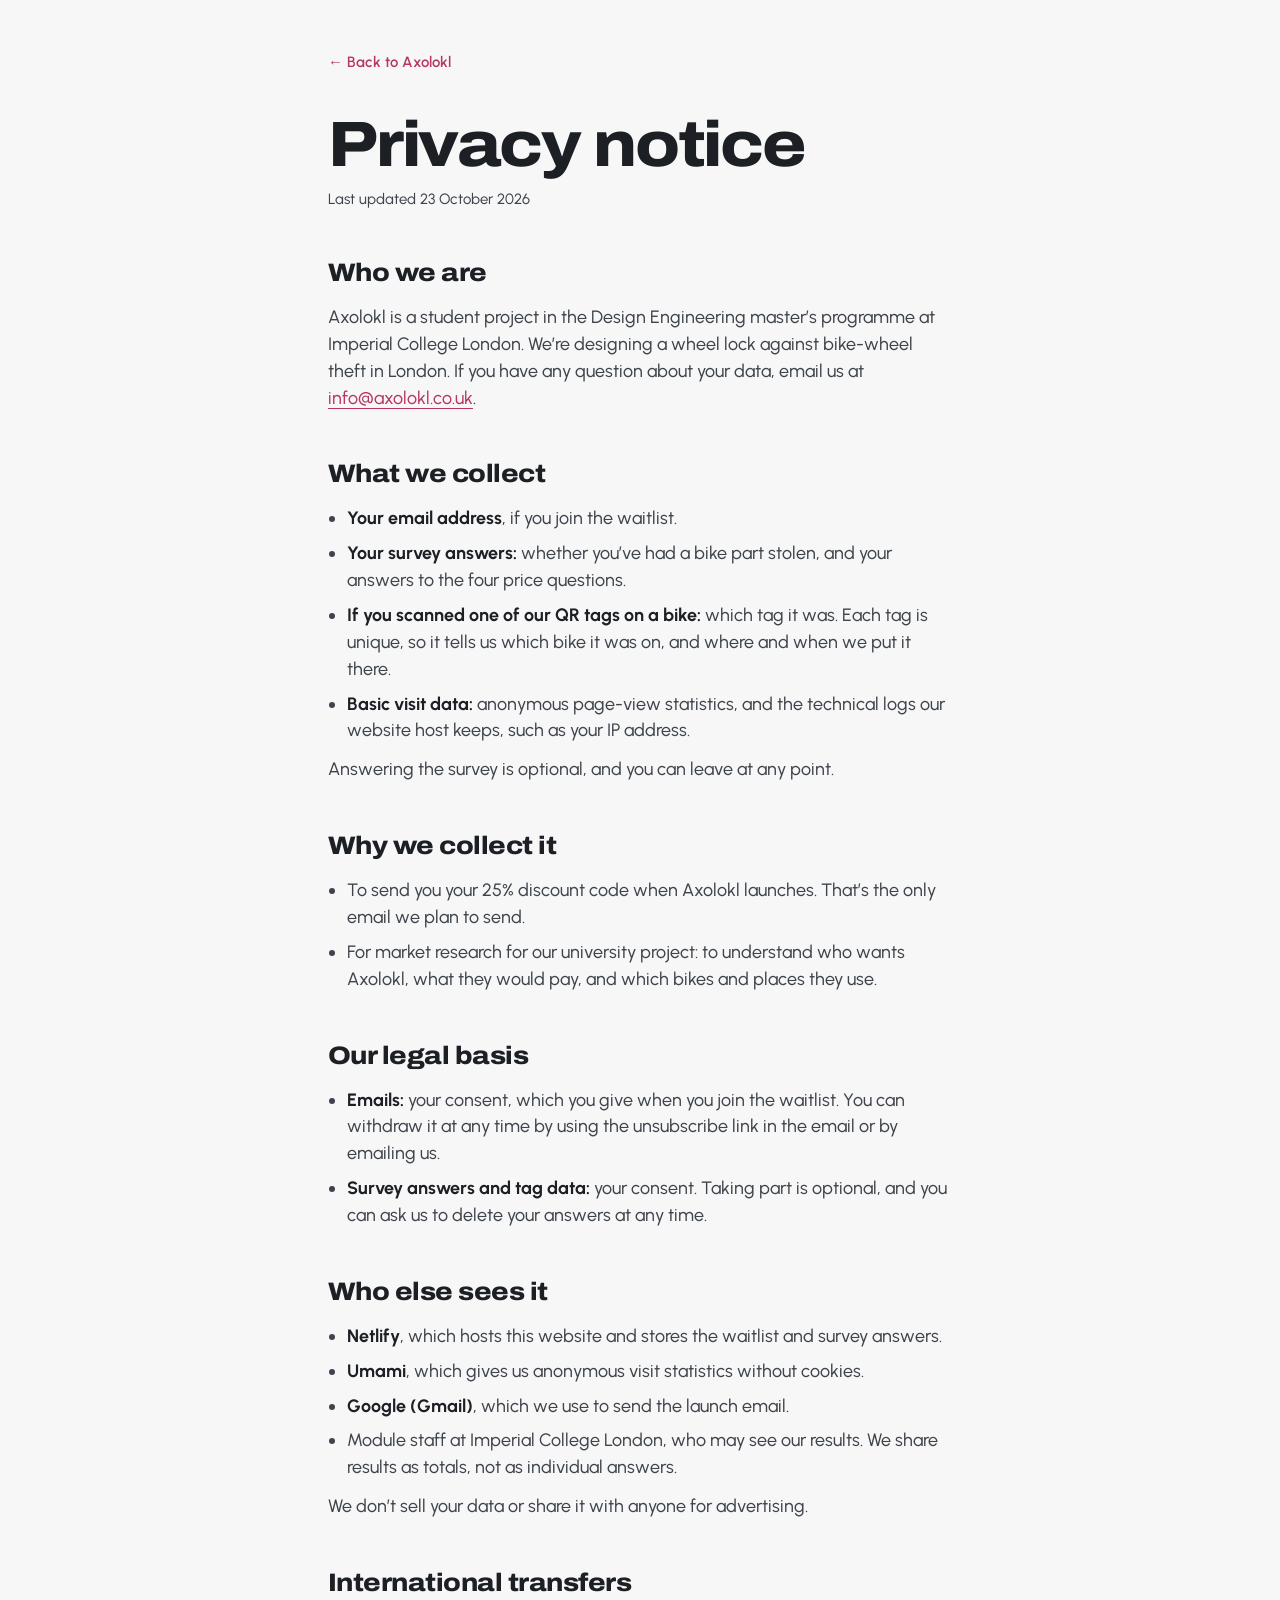
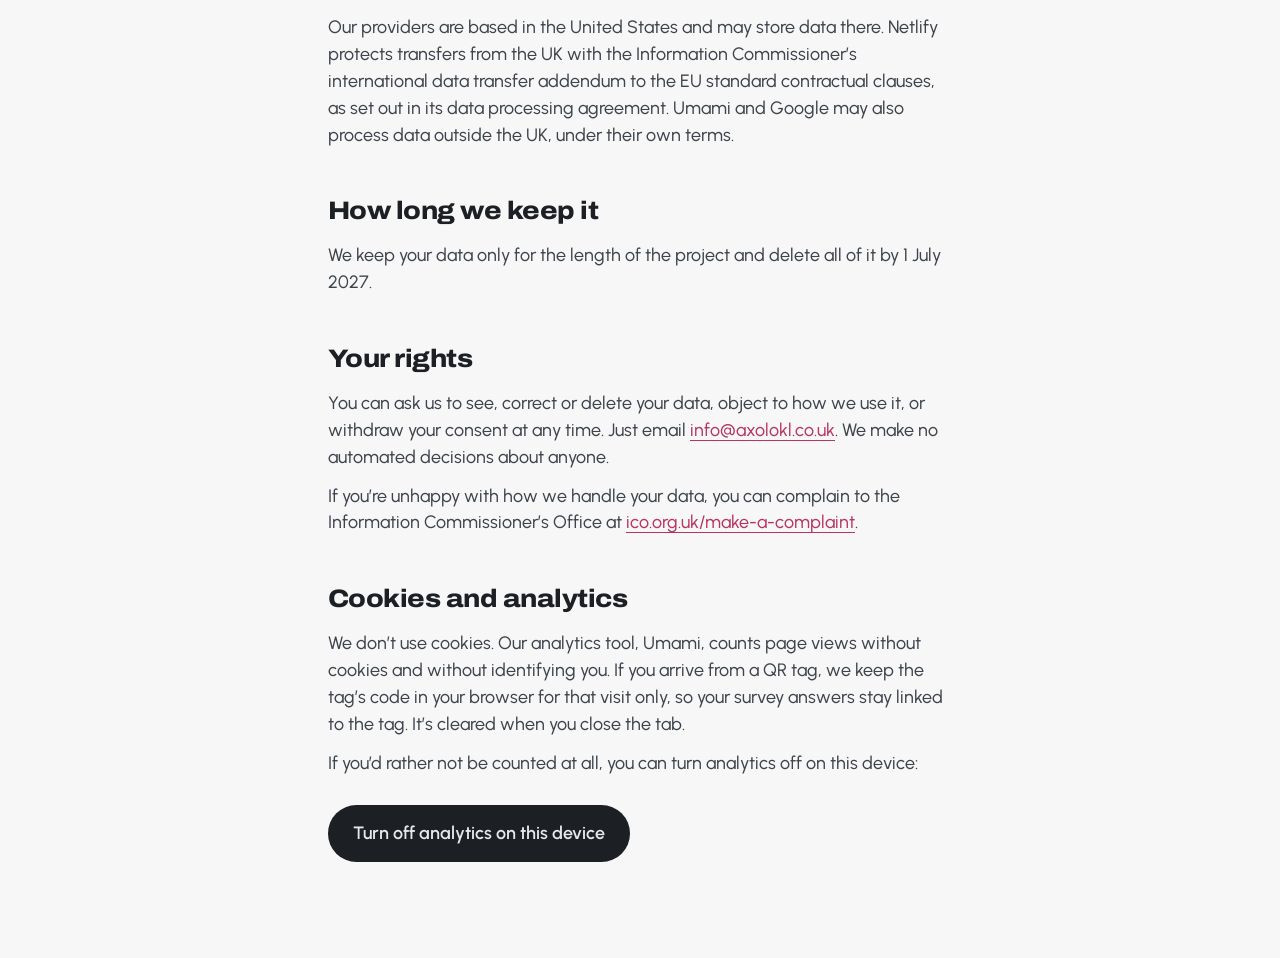
==== privacy.html @ daed97c5 "v3: privacy notice and page Co-Authored-By: Claude Opus 5.5 <noreply@anthropic.com>" ====
<!doctype html>
<html lang="en-GB">
<head>
  <meta charset="utf-8">
  <meta name="viewport" content="width=device-width, initial-scale=1">
  <title>Privacy notice — Axolokl</title>
  <meta name="description" content="What Axolokl collects through the waitlist, survey and QR tags, why, and your rights under UK GDPR.">
  <meta name="robots" content="noindex">
  <link rel="icon" href="assets/logo/favicon.svg" type="image/svg+xml">
  <link rel="stylesheet" href="css/styles.css?v=36">
</head>
<body class="legal-page">

  <main class="legal">
    <a class="legal__back" href="./">← Back to Axolokl</a>

    <h1 class="legal__title">Privacy notice</h1>
    <p class="legal__updated">Last updated 23 October 2026</p>

    <h2>Who we are</h2>
    <p>Axolokl is a student project in the Design Engineering master’s programme at Imperial College London. We’re designing a wheel lock against bike-wheel theft in London. If you have any question about your data, email us at <a href="mailto:info@axolokl.co.uk">info@axolokl.co.uk</a>.</p>

    <h2>What we collect</h2>
    <ul>
      <li><strong>Your email address</strong>, if you join the waitlist.</li>
      <li><strong>Your survey answers:</strong> whether you’ve had a bike part stolen, and your answers to the four price questions.</li>
      <li><strong>If you scanned one of our QR tags on a bike:</strong> which tag it was. Each tag is unique, so it tells us which bike it was on, and where and when we put it there.</li>
      <li><strong>Basic visit data:</strong> anonymous page-view statistics, and the technical logs our website host keeps, such as your IP address.</li>
    </ul>
    <p>Answering the survey is optional, and you can leave at any point.</p>

    <h2>Why we collect it</h2>
    <ul>
      <li>To send you your 25% discount code when Axolokl launches. That’s the only email we plan to send.</li>
      <li>For market research for our university project: to understand who wants Axolokl, what they would pay, and which bikes and places they use.</li>
    </ul>

    <h2>Our legal basis</h2>
    <ul>
      <li><strong>Emails:</strong> your consent, which you give when you join the waitlist. You can withdraw it at any time by using the unsubscribe link in the email or by emailing us.</li>
      <li><strong>Survey answers and tag data:</strong> your consent. Taking part is optional, and you can ask us to delete your answers at any time.</li>
    </ul>

    <h2>Who else sees it</h2>
    <ul>
      <li><strong>Netlify</strong>, which hosts this website and stores the waitlist and survey answers.</li>
      <li><strong>Umami</strong>, which gives us anonymous visit statistics without cookies.</li>
      <li><strong>Google (Gmail)</strong>, which we use to send the launch email.</li>
      <li>Module staff at Imperial College London, who may see our results. We share results as totals, not as individual answers.</li>
    </ul>
    <p>We don’t sell your data or share it with anyone for advertising.</p>

    <h2>International transfers</h2>
    <p>Our providers are based in the United States and may store data there. Netlify protects transfers from the UK with the Information Commissioner’s international data transfer addendum to the EU standard contractual clauses, as set out in its data processing agreement. Umami and Google may also process data outside the UK, under their own terms.</p>

    <h2>How long we keep it</h2>
    <p>We keep your data only for the length of the project and delete all of it by 1 July 2027.</p>

    <h2>Your rights</h2>
    <p>You can ask us to see, correct or delete your data, object to how we use it, or withdraw your consent at any time. Just email <a href="mailto:info@axolokl.co.uk">info@axolokl.co.uk</a>. We make no automated decisions about anyone.</p>
    <p>If you’re unhappy with how we handle your data, you can complain to the Information Commissioner’s Office at <a href="https://ico.org.uk/make-a-complaint/" target="_blank" rel="noopener">ico.org.uk/make-a-complaint</a>.</p>

    <h2>Cookies and analytics</h2>
    <p>We don’t use cookies. Our analytics tool, Umami, counts page views without cookies and without identifying you. If you arrive from a QR tag, we keep the tag’s code in your browser for that visit only, so your survey answers stay linked to the tag. It’s cleared when you close the tab.</p>
    <p>If you’d rather not be counted at all, you can turn analytics off on this device:</p>
    <p class="legal__action"><button class="btn legal__optout" type="button" data-analytics-optout>Turn off analytics on this device</button></p>
  </main>

  <script>
    // Umami skips counting while localStorage 'umami.disabled' is set
    (() => {
      const btn = document.querySelector('[data-analytics-optout]');
      const read = () => { try { return localStorage.getItem('umami.disabled') === '1'; } catch { return false; } };
      const render = () => { btn.textContent = read() ? 'Analytics is off on this device. Turn it back on' : 'Turn off analytics on this device'; };
      btn.addEventListener('click', () => {
        try {
          if (read()) localStorage.removeItem('umami.disabled');
          else localStorage.setItem('umami.disabled', '1');
        } catch { btn.textContent = 'Your browser blocked this setting'; return; }
        render();
      });
      render();
    })();
  </script>
</body>
</html>
---- css/styles.css ----
/* ============ Fonts ============ */
@font-face {
  font-family: "Archivo";
  src: url("../assets/fonts/archivo-var.woff2") format("woff2-variations");
  font-weight: 100 900;
  font-stretch: 62% 125%;
  font-display: swap;
}
/* Body: Urbanist — geometric, circular bowls and single-storey a, like the logo */
@font-face {
  font-family: "Urbanist";
  src: url("../assets/fonts/urbanist-var.woff2") format("woff2-variations");
  font-weight: 100 900;
  font-display: swap;
}

/* ============ Tokens ============ */
:root {
  /* Base */
  --paper: #F7F7F8;      /* studio white — matches the hero photo backdrop */
  --alu: #E6E8EB;        /* brushed aluminium — light surfaces */
  --graphite: #1C1F23;   /* anodised graphite — dark sections, text on light */
  --steel: #6E757E;      /* secondary text */
  --hairline: #C9CDD2;

  /* Axolotl accents — used sparingly */
  --axo: #F4A9C0;        /* axolotl pink — on dark backgrounds */
  --gill: #B8355E;       /* deep gill — pink that passes contrast on light */

  /* Type */
  --font: "Urbanist", "Futura", "Century Gothic", "Helvetica Neue", Arial, sans-serif;
  --font-display: "Archivo", "Helvetica Neue", Arial, sans-serif;
  --step--1: clamp(0.875rem, 0.85rem + 0.1vw, 0.95rem);
  --step-0: clamp(1rem, 0.96rem + 0.2vw, 1.125rem);
  --step-1: clamp(1.25rem, 1.1rem + 0.6vw, 1.6rem);
  --step-4: clamp(2.6rem, 1.4rem + 5.6vw, 7.5rem);

  /* Space */
  --gutter: clamp(1rem, 0.5rem + 2.5vw, 3rem);
  --ease-out: cubic-bezier(.2,.7,.1,1);
}

/* ============ Base ============ */
*, *::before, *::after { box-sizing: border-box; }
html { -webkit-text-size-adjust: 100%; overflow-x: clip; } /* on phones the root must clip too, or the page widens */
body {
  margin: 0;
  overflow-x: clip; /* nothing may push the page wider than the screen */
  background: var(--paper);
  color: var(--graphite);
  font-family: var(--font);
  font-size: var(--step-0);
  font-weight: 450;
  line-height: 1.5;
  -webkit-font-smoothing: antialiased;
}
img { display: block; max-width: 100%; height: auto; }
a { color: inherit; }
:focus-visible { outline: 2px solid var(--gill); outline-offset: 3px; border-radius: 2px; }

/* ============ Nav (not sticky) ============ */
.nav {
  position: fixed; z-index: 50;
  top: 1rem; left: var(--gutter); right: var(--gutter);
  display: flex; align-items: center; justify-content: space-between;
  padding: 0.65rem 0.65rem 0.65rem 1.25rem;
  background: #fff;
  border: 1px solid rgb(28 31 35 / .08);
  border-radius: 999px;
  box-shadow: 0 1px 2px rgb(28 31 35 / .04), 0 12px 32px -12px rgb(28 31 35 / .14);
}
.logo {
  display: inline-flex; align-items: flex-end; gap: 0.7rem;
  color: var(--graphite);
  text-decoration: none;
}
.logo__mark { height: 1.45rem; width: auto; }
.logo__word { height: 1.05rem; width: auto; margin-bottom: 0.06rem; }

.nav__links { display: flex; align-items: center; gap: 2rem; }
.nav__link {
  position: relative;
  font-size: var(--step--1); font-weight: 600;
  text-decoration: none;
  padding: 0.3rem 0;
}
/* Dashed gill underline that traces in on hover, like the hero's ghost wheels */
.nav__link::after {
  content: "";
  position: absolute; left: 0; right: 0; bottom: 0;
  height: 2px;
  background: repeating-linear-gradient(90deg, var(--gill) 0 5px, transparent 5px 9px);
  clip-path: inset(0 100% 0 0);
  transition: clip-path .45s var(--ease-out);
}
.nav__link:hover::after,
.nav__link:focus-visible::after { clip-path: inset(0 0 0 0); }
.nav__icon { display: none; }
.nav__cta-short { display: none; }
.nav__cta { gap: 0.6rem; }
.nav__chip {
  font-size: 0.75em; font-weight: 700;
  font-variant-numeric: tabular-nums;
  color: var(--graphite);
  background: var(--axo);
  border-radius: 999px;
  padding: 0.15em 0.55em;
}

.btn {
  display: inline-flex; align-items: center;
  font: inherit; font-weight: 600;
  text-decoration: none;
  background: var(--graphite); color: var(--alu);
  border-radius: 999px;
  padding: 0.85em 1.4em;
  transition: background-color .2s;
}
.btn:hover { background: var(--gill); }
.btn--small { font-size: var(--step--1); padding: 0.6em 1.1em; }

/* ============ Hero ============ */
.hero {
  position: relative;
  min-height: 100svh;
  padding: 8rem var(--gutter) 1.5rem; /* more air under the nav */
  display: grid;
  grid-template-columns: 1fr;
  grid-template-rows: auto 1fr auto;
  overflow: hidden;
}
.hero__title {
  grid-area: 1 / 1 / 4 / 2;
  margin: 0;
  font-family: var(--font-display);
  display: flex; flex-direction: column; justify-content: space-between;
  font-weight: 800;
  font-stretch: 112%;
  font-size: clamp(2.4rem, 1.2rem + 5vw, 6.6rem); /* a touch smaller than --step-4 for more white space */
  line-height: 0.92;
  letter-spacing: -0.035em;
  pointer-events: none;
  z-index: 2;
}
.hero__line--a { align-self: flex-start; }
.hero__line--b { align-self: flex-end; text-align: right; padding-bottom: 1.5rem; }

.hero__stage {
  grid-area: 1 / 1 / 4 / 2;
  position: relative;
  margin: 0 auto;
  width: min(100%, 740px, 72svh);
  align-self: start;
  margin-top: 3rem; /* bike sits between the two lines, clear of "Your wheels didn't." */
}
.hero__bike {
  position: relative; z-index: 1; /* frame sits on top of the sketched wheels */
  width: 100%;
  /* background is pure white in the file, so multiply melts it into the page and lets the wheels show through */
  mix-blend-mode: multiply;
}
.hero__ghosts {
  position: absolute; inset: 0; z-index: 0;
  width: 100%; height: 100%;
  overflow: visible;
  pointer-events: none;
}
/* Sketch lines of the ghost wheels. Widths are in image units (the stage shows the
   1024px-wide image at ~720px). No non-scaling-stroke: it breaks pathLength trace-ins in Chrome. */
.sk {
  fill: none;
  stroke: var(--gill);
  stroke-width: 2;
  stroke-linecap: round; stroke-linejoin: round;
}
.sk--tyre  { stroke-width: 3.1; }
.sk--fine  { stroke-width: 1.3; }
.sk--spoke { stroke-width: 1.15; opacity: .85; }
.sk--hatch { stroke-width: 1; }
.sk-fade   { opacity: var(--o, 1); }


/* One orchestrated load moment: the ghost wheels sketch themselves in, then the second line lands */
.js .sk-trace { stroke-dasharray: 1; stroke-dashoffset: 1; }
.js.is-loaded .sk-trace { animation: sketch var(--t, 1.2s) var(--ease-out) var(--d, 0s) forwards; }
@keyframes sketch { to { stroke-dashoffset: 0; } }
.js .sk-fade { opacity: 0; }
.js.is-loaded .sk-fade { opacity: var(--o, 1); transition: opacity 1.8s ease var(--d, 0s); }
.js .hero__line--b { opacity: 0; translate: 0 .15em; }
.js.is-loaded .hero__line--b {
  transition: opacity 1.2s ease, translate 1.6s var(--ease-out);
  transition-delay: 3.8s;
  opacity: 1; translate: 0 0;
}

/* ============ Problem — sticky, panels scroll sideways ============ */
.problem { background: var(--paper); }
.problem__pin {
  height: 100vh;
  padding-top: 6.25rem; /* clears the sticky nav */
  display: flex; flex-direction: column;
  overflow: hidden;
}
.problem__bar {
  display: flex; align-items: center; justify-content: flex-start; gap: 1rem;
  margin: 0 var(--gutter);
  padding-bottom: 0.9rem;
  border-bottom: 1px solid var(--hairline);
}
.problem__label {
  margin: 0;
  font-size: var(--step--1); font-weight: 600;
  color: var(--gill);
}
.problem__progress { display: flex; align-items: center; gap: 1rem; }
.problem__count { font-size: var(--step--1); font-variant-numeric: tabular-nums; color: var(--steel); }
.problem__current { color: var(--graphite); }
.problem__meter { position: relative; width: 7rem; height: 1px; background: var(--hairline); }
.problem__meter span {
  position: absolute; inset: 0;
  background: var(--gill);
  transform-origin: left;
  transform: scaleX(var(--p, 0));
}

.problem__track {
  flex: 1;
  display: flex; align-items: center;
  gap: 10vw;
  width: max-content;
  /* side padding = half the leftover width, so every panel lands dead centre when it snaps */
  padding: 0 calc((100vw - min(88vw, 1320px)) / 2) 2rem;
  background: var(--paper);
  will-change: transform;
}
.panel {
  width: min(88vw, 1320px);
  display: grid;
  /* text column, then the graphic right beside it, the pair centred in the panel */
  grid-template-columns: fit-content(23rem) auto;
  justify-content: center;
  align-items: center;
  gap: 4rem;
}
.panel__title {
  margin: 0;
  font-family: var(--font-display);
  font-weight: 800;
  font-stretch: 112%;
  font-size: clamp(2.4rem, 0.8rem + 3.2vw, 4.4rem);
  line-height: 0.95;
  letter-spacing: -0.035em;
}
.panel__body { margin: 1.4rem 0 0; max-width: 34ch; color: var(--steel); }
.panel__source { margin: 1.6rem 0 0; font-size: 0.75rem; color: var(--steel); opacity: .8; }
.panel__source a { text-underline-offset: 0.2em; text-decoration-color: var(--hairline); }
.panel__source a:hover { color: var(--gill); text-decoration-color: currentColor; }

/* Graphics sit straight on the page with no frame. Their white is pre-baked to the
   paper colour (#F7F7F8) in the files, so no blend mode is needed and fades stay seamless.
   Every graphic is cropped with the same margin around its drawing and shown at
   one shared height, so the drawings come out the same size and line up.
   --scale on a figure fine-tunes one graphic by eye. */
.panel { --media-h: min(58vh, 530px, 36vw); }
.panel__media { margin: 0; justify-self: start; }
.panel__media img { height: calc(var(--media-h) * var(--scale, 1)); width: auto; max-width: none; }
/* this graphic has its own paper texture at the edges: fade it out so no square shows */
.panel__media--textured img {
  -webkit-mask-image: radial-gradient(ellipse 58% 58% at 50% 50%, #000 70%, transparent 100%);
          mask-image: radial-gradient(ellipse 58% 58% at 50% 50%, #000 70%, transparent 100%);
}
.panel__media--placeholder {
  height: var(--media-h); aspect-ratio: 3 / 2;
  display: grid; place-items: center;
  background: repeating-linear-gradient(135deg, rgb(28 31 35 / .04) 0 1px, transparent 1px 14px);
  color: var(--steel); font-size: var(--step--1);
}

/* Without the scroll effect (reduced motion / no JS), panels simply stack */
.problem:not(.is-horizontal) .problem__pin { height: auto; overflow: visible; padding-bottom: 4rem; }
.problem:not(.is-horizontal) .problem__track { flex-direction: column; width: auto; gap: 5rem; padding-top: 3rem; }

/* Panels not in focus fade back */
.panel__text, .panel__media { transition: opacity .5s ease; }
.problem.is-horizontal .panel:not(.is-active) .panel__text,
.problem.is-horizontal .panel:not(.is-active) .panel__media { opacity: .18; }

/* ============ Launch — dark sheet ============ */
.launch {
  position: relative;
  display: grid;
  gap: 5.5rem;
  padding: 6.25rem var(--gutter) 2.25rem;
  background: var(--graphite);
  color: var(--alu);
  border-radius: 2rem 2rem 0 0;
}
.launch__main {
  display: grid;
  grid-template-columns: minmax(0, 1fr) minmax(0, 22rem);
  align-items: end;
  column-gap: 6vw;
}
.launch__title {
  margin: 0;
  font-family: var(--font-display);
  font-weight: 800; font-stretch: 112%;
  font-size: clamp(2.6rem, 1.2rem + 3.2vw, 4.4rem);
  line-height: 0.95;
  letter-spacing: -0.035em;
}
.launch__lede {
  margin: 1rem 0 0;
  font-size: var(--step-1);
  color: rgb(230 232 235 / .72);
}
/* Sized so the wheels run edge to edge with "Join the waitlist." above (its font x 1.06);
   the pink index marks sit just outside, in the gutter */
.launch .lock {
  margin-top: 3rem;
  font-size: clamp(2.76rem, 1.27rem + 3.39vw, 4.66rem);
  padding: 0 0.3em;
  margin-left: -0.3em;
}
.launch__cta { display: grid; justify-items: end; gap: 1.25rem; }
.launch__lede strong { color: var(--axo); font-weight: 700; }

/* ============ Teaser — light, between the problems and the waitlist ============ */
.teaser {
  padding: 8rem var(--gutter) 12rem; /* generous gap before the dark waitlist sheet */
  background: var(--paper);
}
.teaser__wip {
  display: flex; align-items: center; gap: 0.6rem;
  margin: 0 0 1.75rem;
  font-family: var(--font-display);
  font-weight: 800; font-stretch: 112%;
  font-size: clamp(1.6rem, 1rem + 1.4vw, 2.3rem);
  letter-spacing: -0.02em;
  color: var(--gill);
}
.teaser__title {
  margin: 0;
  max-width: 19ch;
  font-family: var(--font-display);
  font-weight: 800; font-stretch: 112%;
  font-size: clamp(2.8rem, 1.1rem + 4vw, 5.4rem);
  line-height: 1.02;
  letter-spacing: -0.035em;
}
.teaser__title em { font-style: italic; }
/* a quieter line under the title, then the launch date on its own */
.teaser__lede { margin: 2.25rem 0 0; max-width: 46ch; font-size: var(--step-1); color: #3E444B; }
.teaser__date { margin: 3rem 0 0; font-size: calc(var(--step-1) * 1.15); color: var(--graphite); }
.teaser__date strong { color: var(--gill); font-weight: 700; white-space: nowrap; }
/* on the light page the icon uses the deep pink */
.teaser .wip__head, .teaser .wip__socket, .teaser .wip__key { stroke: var(--gill); }

/* Looping icon: a hex key turns the bolt in quarter steps, pauses, repeats */
.wip { width: 1.3em; height: 1.3em; flex: none; overflow: visible; }
.wip__head, .wip__socket { fill: none; stroke: var(--axo); stroke-width: 3; }
.wip__key { fill: none; stroke: var(--axo); stroke-width: 6; stroke-linecap: round; stroke-linejoin: round; }
.wip__turn { transform-origin: 32px 32px; animation: wip-turn 4s var(--ease-out) infinite; }
@keyframes wip-turn {
  0%, 15%   { transform: rotate(0deg); }
  25%, 40%  { transform: rotate(90deg); }
  50%, 65%  { transform: rotate(180deg); }
  75%, 90%  { transform: rotate(270deg); }
  100%      { transform: rotate(360deg); }
}

/* ---- Countdown as a combination lock ---- */
.lock {
  --cell: 1.15em;            /* height of one digit on a wheel */
  --win: 1.8em;              /* visible window: shows the neighbours peeking above/below */
  position: relative;
  display: flex; gap: 0.45em;
  width: max-content;
  padding: 0 0.45em;
  font-family: var(--font-display);
  font-weight: 800; font-stretch: 105%;
  font-size: clamp(2.4rem, 1.2rem + 2.6vw, 3.6rem);
}
/* pink index marks on the reading line, like the arrow on a real lock */
.lock::before, .lock::after {
  content: ""; position: absolute;
  top: calc(var(--win) / 2 - 0.12em);
  border: 0.12em solid transparent;
}
.lock::before { left: 0;  border-left-color: var(--axo); }
.lock::after  { right: 0; border-right-color: var(--axo); }

.lock__group { display: grid; justify-items: center; gap: 0.35rem; }
.lock__wheels { display: flex; gap: 0.06em; }
.lock__label {
  font: 500 0.8rem/1 var(--font);
  letter-spacing: 0;
  color: var(--steel);
  padding-bottom: 0.15rem;
}
.wheel {
  position: relative;
  width: 0.8em; height: var(--win);
  overflow: hidden;
  border-radius: 0.12em;
  color: var(--graphite);
  /* brushed-metal cylinder: bright in the middle, rolling into shadow top and bottom */
  background: linear-gradient(180deg, #6b7279 0%, #a9afb6 16%, #dfe2e5 38%, #f4f5f6 50%, #dfe2e5 62%, #a9afb6 84%, #6b7279 100%);
  box-shadow: inset 1px 0 0 rgb(0 0 0 / .35), inset -1px 0 0 rgb(0 0 0 / .35);
}
.wheel::after {
  content: ""; position: absolute; inset: 0; pointer-events: none;
  background: linear-gradient(180deg, rgb(10 12 14 / .38), transparent 30%, transparent 70%, rgb(10 12 14 / .38));
}
.wheel__strip {
  position: absolute; left: 0; right: 0;
  top: calc((var(--win) - var(--cell)) / 2);
  transform: translateY(calc(var(--d, 0) * var(--cell) * -1));
  transition: transform .7s cubic-bezier(.3, 1.35, .5, 1); /* a little overshoot, like a dial clicking in */
}
.wheel__strip span {
  display: block;
  height: var(--cell); line-height: var(--cell);
  text-align: center;
  font-variant-numeric: tabular-nums;
}

/* ---- Call to action: button over a right-aligned note ---- */
.launch__note { margin: 0; max-width: 34ch; text-align: right; font-size: 0.92rem; line-height: 1.55; color: rgb(230 232 235 / .8); }

.join {
  position: relative;
  display: inline-flex; align-items: center;
  font: inherit; font-weight: 700; font-size: var(--step-0);
  padding: 0.8em 1.35em;
  color: var(--graphite);
  background: var(--axo);
  border: 0; border-radius: 999px;
  cursor: pointer;
  box-shadow: 0 10px 30px -12px rgb(244 169 192 / .65);
  transition: transform .25s var(--ease-out), box-shadow .25s var(--ease-out), background-color .25s;
}
/* soft ring that breathes outwards now and then, so the button invites a click */
.join::after {
  content: ""; position: absolute; inset: 0; border-radius: inherit;
  box-shadow: 0 0 0 0 rgb(244 169 192 / .45);
  animation: join-ring 3.2s ease-out infinite 1s;
  pointer-events: none;
}
@keyframes join-ring { 0% { box-shadow: 0 0 0 0 rgb(244 169 192 / .45); } 45%, 100% { box-shadow: 0 0 0 14px rgb(244 169 192 / 0); } }
/* hover matches the header button: deep gill */
.join:hover, .join:focus-visible { transform: translateY(-2px); background: var(--gill); color: var(--alu); box-shadow: 0 16px 36px -12px rgb(184 53 94 / .8); }
/* Arrow and discount share one slot: arrow shows at rest, chip on hover/focus */
.join__swap {
  display: inline-grid;
  grid-template-columns: 0fr;
  transition: grid-template-columns .45s var(--ease-out), margin .45s var(--ease-out);
}
.join__swap > span { overflow: hidden; white-space: nowrap; }
.join__arrow { grid-template-columns: 1fr; margin-left: 0.5em; }
.join__arrow svg { display: block; width: 1.05em; height: 1.05em; fill: none; stroke: currentColor; stroke-width: 2; stroke-linecap: round; stroke-linejoin: round; }
.join__chip > span {
  font-size: 0.78em; font-weight: 700;
  background: var(--axo); color: var(--graphite);
  border-radius: 999px;
  padding: 0.2em 0;
  transition: padding .45s var(--ease-out);
}
.join:hover .join__arrow, .join:focus-visible .join__arrow { grid-template-columns: 0fr; margin-left: 0; }
.join:hover .join__chip, .join:focus-visible .join__chip { grid-template-columns: 1fr; margin-left: 0.6em; }
.join:hover .join__chip > span, .join:focus-visible .join__chip > span { padding: 0.2em 0.6em; }

.launch__foot {
  display: flex; align-items: center; justify-content: space-between; gap: 2rem;
  padding-top: 1.5rem;
  border-top: 1px solid rgb(230 232 235 / .12);
}
.launch__brand { display: flex; align-items: flex-end; gap: 0.6rem; color: var(--alu); text-decoration: none; }
.launch__mark { height: 1.6rem; width: auto; }
.launch__word { height: 1.15rem; width: auto; margin-bottom: 0.05rem; }
.launch__meta { display: flex; gap: 2rem; font-size: var(--step--1); color: var(--steel); }
.launch__meta a { text-decoration: none; }
.launch__meta a:hover { color: var(--axo); }

/* ============ Waitlist pop-up ============ */
.visually-hidden {
  position: absolute !important; width: 1px; height: 1px; margin: -1px; padding: 0;
  overflow: hidden; clip: rect(0 0 0 0); white-space: nowrap; border: 0;
}
.modal {
  width: min(92vw, 27rem);
  padding: 1.5rem 1.75rem 1.75rem;
  border: 1px solid rgb(230 232 235 / .14);
  border-radius: 1.25rem;
  background: var(--graphite);
  color: var(--alu);
  box-shadow: 0 30px 80px -20px rgb(0 0 0 / .6);
}
.modal::backdrop { background: rgb(14 16 18 / .62); -webkit-backdrop-filter: blur(6px); backdrop-filter: blur(6px); }
.modal[open] { animation: modal-in .45s var(--ease-out); }
.modal[open]::backdrop { animation: fade-in .3s ease; }
@keyframes modal-in { from { opacity: 0; translate: 0 16px; scale: .98; } }
@keyframes fade-in { from { opacity: 0; } }

.modal__bar {
  display: flex; align-items: center; gap: 1rem;
  padding-bottom: 0.85rem; margin-bottom: 1.4rem;
  border-bottom: 1px solid rgb(230 232 235 / .14);
  font-size: var(--step--1); font-weight: 600; color: var(--steel);
}
.modal__date { color: var(--axo); }
.modal__close { margin-left: auto; }
.modal__close {
  display: grid; place-items: center;
  width: 2rem; height: 2rem; padding: 0;
  background: none; border: 0; border-radius: 50%;
  color: var(--alu); cursor: pointer;
}
.modal__close:hover { background: rgb(230 232 235 / .08); }
.modal__close svg { width: 1.1rem; height: 1.1rem; fill: none; stroke: currentColor; stroke-width: 1.8; stroke-linecap: round; }

.modal__title {
  margin: 0;
  font-family: var(--font-display);
  font-weight: 800; font-stretch: 112%;
  font-size: clamp(1.9rem, 1.4rem + 1.2vw, 2.5rem);
  line-height: 0.95; letter-spacing: -0.035em;
}
.modal__title:focus { outline: none; }
.modal__text { margin: 0.85rem 0 0; font-size: var(--step--1); line-height: 1.55; color: rgb(230 232 235 / .72); }
.modal__text strong { color: var(--axo); font-weight: 700; }
.modal__input {
  display: block; width: 100%;
  margin-top: 1.5rem; padding: 0.55rem 0;
  font: inherit; font-size: var(--step-0);
  color: var(--alu);
  background: none;
  border: 0; border-bottom: 1px solid rgb(230 232 235 / .3);
  border-radius: 0;
}
.modal__input::placeholder { color: rgb(230 232 235 / .35); }
.modal__input:focus { outline: none; border-bottom-color: var(--axo); }
.modal__submit, .modal__done .btn {
  width: 100%; justify-content: center;
  margin-top: 1.5rem; padding: 0.7em 1em;
  font-size: var(--step-0);
  border: 0; cursor: pointer;
}
.modal .btn { background: var(--axo); color: var(--graphite); transition: background-color .2s, color .2s; }
/* same deep-gill hover as the header and launch buttons */
.modal .btn:hover, .modal .btn:focus-visible { background: var(--gill); color: var(--alu); }
.modal__error { margin: 1rem 0 0; color: var(--axo); font-size: var(--step--1); }
.modal__privacy { margin: 1rem 0 0; font-size: 0.75rem; line-height: 1.5; color: var(--steel); }
.modal__privacy a { color: var(--alu); text-underline-offset: 0.2em; }
.modal__privacy a:hover { color: var(--axo); }

/* ---- Survey steps inside the pop-up ---- */
.survey__step { margin: 0; padding: 0; border: 0; min-width: 0; }
.survey__step[hidden] { display: none; }
.survey__q {
  display: block; padding: 0; margin: 0;
  font-family: var(--font-display);
  font-weight: 800; font-stretch: 112%;
  font-size: clamp(1.35rem, 1.1rem + 0.7vw, 1.65rem);
  line-height: 1.1; letter-spacing: -0.025em;
  color: var(--alu);
}
.survey__q:focus { outline: none; }
.survey__q em { font-style: italic; color: var(--axo); }
.survey__hint { margin: 0.6rem 0 0; font-size: var(--step--1); color: var(--steel); }
.survey__chips { display: grid; gap: 0.5rem; margin-top: 1.25rem; }
.survey__chips--two { grid-template-columns: 1fr 1fr; }
/* ---- Concept card: what they're pricing ---- */
.survey__art { display: block; width: 100%; height: auto; max-height: 8.5rem; margin: 1.25rem 0 0.25rem; overflow: visible; }
.survey__art path, .survey__art circle, .survey__art rect { fill: none; stroke-linecap: round; stroke-linejoin: round; }
.art__wheel path { stroke: rgb(230 232 235 / .4); stroke-width: 1.6; }
.art__fork { stroke: var(--alu); stroke-width: 7; }
.art__lock rect { stroke: var(--axo); stroke-width: 3; fill: var(--graphite); }
.art__lock circle, .art__lock path { stroke: var(--axo); stroke-width: 2.4; }
.art__guide { stroke: var(--axo); stroke-width: 1.6; stroke-dasharray: 3 5; opacity: .7; }
.art__key circle, .art__key path { stroke: var(--axo); stroke-width: 3; }
.survey__points { margin: 1rem 0 0; padding: 0; list-style: none; display: grid; gap: 0.7rem; }
.survey__points li {
  position: relative; padding-left: 1.4rem;
  font-size: var(--step-0); line-height: 1.45; color: var(--alu);
}
.survey__points li::before {
  content: ""; position: absolute; left: 0; top: 0.7em;
  width: 0.7rem; height: 2px; background: var(--axo);
}

/* ---- Price slider ---- */
.survey__slider { margin-top: 1.25rem; }
.survey__value {
  display: block;
  font-family: var(--font-display);
  font-weight: 800; font-stretch: 112%;
  font-size: 2.4rem; line-height: 1;
  letter-spacing: -0.03em;
  font-variant-numeric: tabular-nums;
  color: var(--axo);
}
.survey__range {
  -webkit-appearance: none; appearance: none;
  display: block; width: 100%;
  margin: 1.1rem 0 0; height: 2rem;
  background: transparent; cursor: pointer;
}
.survey__range::-webkit-slider-runnable-track { height: 4px; border-radius: 4px; background: rgb(230 232 235 / .18); }
.survey__range::-moz-range-track { height: 4px; border-radius: 4px; background: rgb(230 232 235 / .18); }
.survey__range::-webkit-slider-thumb {
  -webkit-appearance: none; appearance: none;
  width: 1.5rem; height: 1.5rem; margin-top: calc(2px - 0.75rem);
  border-radius: 50%; background: var(--axo);
  border: 3px solid var(--graphite); box-shadow: 0 0 0 1px var(--axo);
}
.survey__range::-moz-range-thumb {
  width: 1.5rem; height: 1.5rem;
  border-radius: 50%; background: var(--axo);
  border: 3px solid var(--graphite); box-shadow: 0 0 0 1px var(--axo);
}
.survey__range:focus-visible { outline: none; }
.survey__range:focus-visible::-webkit-slider-thumb { box-shadow: 0 0 0 1px var(--axo), 0 0 0 5px rgb(244 169 192 / .35); }
.survey__range:focus-visible::-moz-range-thumb { box-shadow: 0 0 0 1px var(--axo), 0 0 0 5px rgb(244 169 192 / .35); }
/* scale under the track: 9 labels spread so each sits under its stop */
.survey__scale {
  display: flex; justify-content: space-between;
  margin: 0.35rem 0.1rem 0;
  font-size: 0.72rem; font-variant-numeric: tabular-nums;
  color: var(--steel);
}
.survey__scale span { width: 0; display: flex; justify-content: center; white-space: nowrap; }
.survey__scale span:first-child { justify-content: flex-start; }
.survey__scale span:last-child { justify-content: flex-end; }
/* values below an earlier answer can't be picked */
.survey__scale span.is-below { opacity: .3; text-decoration: line-through; }
.chip { position: relative; display: block; cursor: pointer; }
.chip--wide { grid-column: 1 / -1; }
.chip input { position: absolute; opacity: 0; inset: 0; margin: 0; cursor: pointer; }
.chip span {
  display: block;
  padding: 0.7em 0.5em;
  text-align: center;
  font-weight: 600; font-variant-numeric: tabular-nums;
  color: var(--alu);
  border: 1px solid rgb(230 232 235 / .22);
  border-radius: 999px;
  transition: background-color .15s, border-color .15s, color .15s;
}
.chip:hover span { border-color: var(--axo); }
.chip input:checked + span { background: var(--axo); border-color: var(--axo); color: var(--graphite); }
.chip input:focus-visible + span { outline: 2px solid var(--axo); outline-offset: 2px; }
/* prices below an earlier answer are greyed out (they would contradict it) */
.chip input:disabled + span { opacity: .25; cursor: not-allowed; }
.chip input:disabled { cursor: not-allowed; }
.survey__nav {
  display: flex; align-items: center; gap: 1rem;
  margin-top: 1.5rem; padding-top: 1rem;
  border-top: 1px solid rgb(230 232 235 / .14);
  font-size: var(--step--1); color: var(--steel);
}
.survey__nav[hidden] { display: none; }
.survey__back { padding: 0; background: none; border: 0; font: inherit; color: var(--alu); cursor: pointer; text-decoration: underline; text-underline-offset: 0.2em; }
.survey__back:hover { color: var(--axo); }
.survey__count { margin-left: auto; font-variant-numeric: tabular-nums; }
.survey__meter { position: relative; width: 5rem; height: 2px; background: rgb(230 232 235 / .15); }
.survey__meter span { position: absolute; inset: 0; background: var(--axo); transform-origin: left; transform: scaleX(0); transition: transform .35s var(--ease-out); }

/* ============ Privacy page ============ */
.legal { max-width: 44rem; margin: 0 auto; padding: 3rem var(--gutter) 6rem; }
.legal__back { display: inline-block; font-size: var(--step--1); font-weight: 600; color: var(--steel); text-decoration: none; }
.legal__back:hover { color: var(--gill); }
.legal__title {
  margin: 2.5rem 0 0;
  font-family: var(--font-display);
  font-weight: 800; font-stretch: 112%;
  font-size: clamp(2.6rem, 1.6rem + 3vw, 4rem);
  line-height: 0.95; letter-spacing: -0.035em;
}
.legal__updated { margin: 1rem 0 0; font-size: var(--step--1); color: var(--steel); }
.legal h2 {
  margin: 2.75rem 0 0.75rem;
  font-family: var(--font-display);
  font-weight: 800; font-stretch: 112%;
  font-size: var(--step-1); letter-spacing: -0.02em;
}
.legal p, .legal li { color: #3E444B; }
.legal p { margin: 0.75rem 0 0; }
.legal ul { margin: 0.75rem 0 0; padding-left: 1.2rem; display: grid; gap: 0.5rem; }
.legal strong { color: var(--graphite); font-weight: 700; }
.legal a { color: var(--gill); text-underline-offset: 0.2em; }
.legal mark { background: rgb(244 169 192 / .35); color: var(--graphite); padding: 0 0.2em; border-radius: 3px; }
.legal p.legal__action { margin-top: 1.75rem; }
.legal__optout { border: 0; cursor: pointer; }

/* ============ Responsive ============ */
@media (max-width: 720px) {
  /* ---- Header: same floating pill, tighter; text links become icons ---- */
  .nav { top: 0.75rem; left: 0.75rem; right: 0.75rem; padding: 0.4rem 0.4rem 0.4rem 0.9rem; }
  .logo { gap: 0.45rem; }
  .logo__mark { height: 1.25rem; }
  .logo__word { height: 0.9rem; }
  .nav__links { gap: 0.15rem; }
  .nav__link { display: grid; place-items: center; width: 2.4rem; height: 2.4rem; padding: 0; border-radius: 50%; }
  .nav__link::after { display: none; }
  .nav__link:hover, .nav__link:focus-visible { color: var(--gill); }
  .nav__icon { display: block; width: 1.3rem; height: 1.3rem; fill: none; stroke: currentColor; stroke-width: 1.6; stroke-linejoin: round; stroke-linecap: round; }
  .nav__icon-dot { fill: currentColor; stroke: none; }
  .nav__cta-short { display: inline; }
  .nav__text, .nav__cta-long {
    position: absolute; width: 1px; height: 1px; overflow: hidden; clip: rect(0 0 0 0); white-space: nowrap;
  }
  .nav__cta { margin-left: 0.35rem; gap: 0.45rem; padding: 0.6em 0.75em 0.6em 1em; }

  /* ---- Hero: line 1 top, bike centred with both wheels on screen, line 2 bottom ---- */
  .hero {
    min-height: 100svh;
    padding: 6.75rem 1rem 2.25rem;
    grid-template-rows: auto 1fr auto;
  }
  .hero__title { grid-area: auto; display: contents; font-size: clamp(2.5rem, 14.5vw, 4.2rem); }
  .hero__line { display: block; z-index: 2; }
  .hero__line--a { grid-row: 1; }
  /* the sketched wheels reach ~11% past the photo on each side and ~19% below it,
     so the photo is kept narrower than the screen to let both wheels show whole */
  .hero__stage { grid-row: 2; align-self: center; width: 76vw; margin: 1.5rem auto 3rem; }
  .hero__line--b { grid-row: 3; padding-bottom: 0; }

  /* ---- Problem space: still scrolls sideways; each panel fills the screen, text over graphic ---- */
  .problem__pin { padding-top: 5rem; }
  .problem__bar { margin: 0 1rem; }
  .problem__meter { width: 4.5rem; }
  .problem__track { gap: 3.5rem; padding: 0 1rem 1.5rem; }
  .panel {
    width: calc(100vw - 2rem);
    grid-template-columns: 1fr;
    align-content: center;
    gap: 1.75rem;
    /* graphics keep one shared height (same idea as desktop), sized to the phone */
    --media-h: min(30svh, 54vw);
  }
  .panel__title { font-size: clamp(1.9rem, 8.6vw, 2.5rem); }
  .panel__body { margin-top: 0.9rem; max-width: none; font-size: var(--step-0); }
  .panel__source { margin-top: 0.9rem; }
  .panel__media { justify-self: center; }

  /* ---- Teaser ---- */
  .teaser { padding: 5rem 1rem 6rem; }
  .teaser__title { font-size: clamp(2.2rem, 9.6vw, 3rem); }
  .teaser__lede { font-size: var(--step-0); margin-top: 1.5rem; }
  .teaser__date { margin-top: 2.5rem; font-size: calc(var(--step-0) * 1.15); }
  /* 8 wheels plus gaps are ~8.9em wide, so the countdown's font is tied to the screen width */
  .lock { font-size: clamp(1.8rem, 10vw, 2.5rem); }
  .launch .lock { margin-top: 2.5rem; margin-left: 0; padding: 0 0.45em; font-size: clamp(1.8rem, 10vw, 2.5rem); }
  .teaser { padding-bottom: 7.5rem; }

  /* ---- Waitlist: one column — title, lede, button, note ---- */
  .launch { gap: 4rem; padding: 4.5rem 1rem 1.75rem; border-radius: 1.5rem 1.5rem 0 0; }
  .launch__main { grid-template-columns: 1fr; row-gap: 2.75rem; }
  .launch__title { font-size: clamp(2.3rem, 10.5vw, 3rem); }
  .launch__lede { font-size: var(--step-0); }
  .launch__cta { justify-items: stretch; }
  .join { justify-content: center; }
  .launch__note { text-align: left; max-width: none; }
  /* no hover on touch screens: show the discount straight away instead of the arrow */
  .join .join__arrow { grid-template-columns: 0fr; margin-left: 0; }
  .join .join__chip { grid-template-columns: 1fr; margin-left: 0.6em; }
  .join .join__chip > span { padding: 0.2em 0.6em; background: var(--graphite); color: var(--axo); } /* dark chip reads on the pink button */
  .launch__foot { flex-direction: column; align-items: flex-start; gap: 1.25rem; padding-top: 1.75rem; }
  .launch__meta { flex-wrap: wrap; gap: 0.5rem 1.25rem; }

  /* ---- Waitlist pop-up ---- */
  .modal { padding: 1.25rem 1.25rem 1.5rem; }
}

@media (prefers-reduced-motion: reduce) {
  .wip__turn { animation: none; }
  .modal[open], .modal[open]::backdrop { animation: none; }
  .join__swap, .join__chip > span { transition: none; }
  .join::after { animation: none; }
  .wheel__strip { transition: none; }
  .js .sk-trace, .js.is-loaded .sk-trace { animation: none; stroke-dasharray: none; stroke-dashoffset: 0; }
  .js .sk-fade { opacity: var(--o, 1); transition: none; }
  .js .hero__line--b { opacity: 1; translate: none; transition: none; }
}
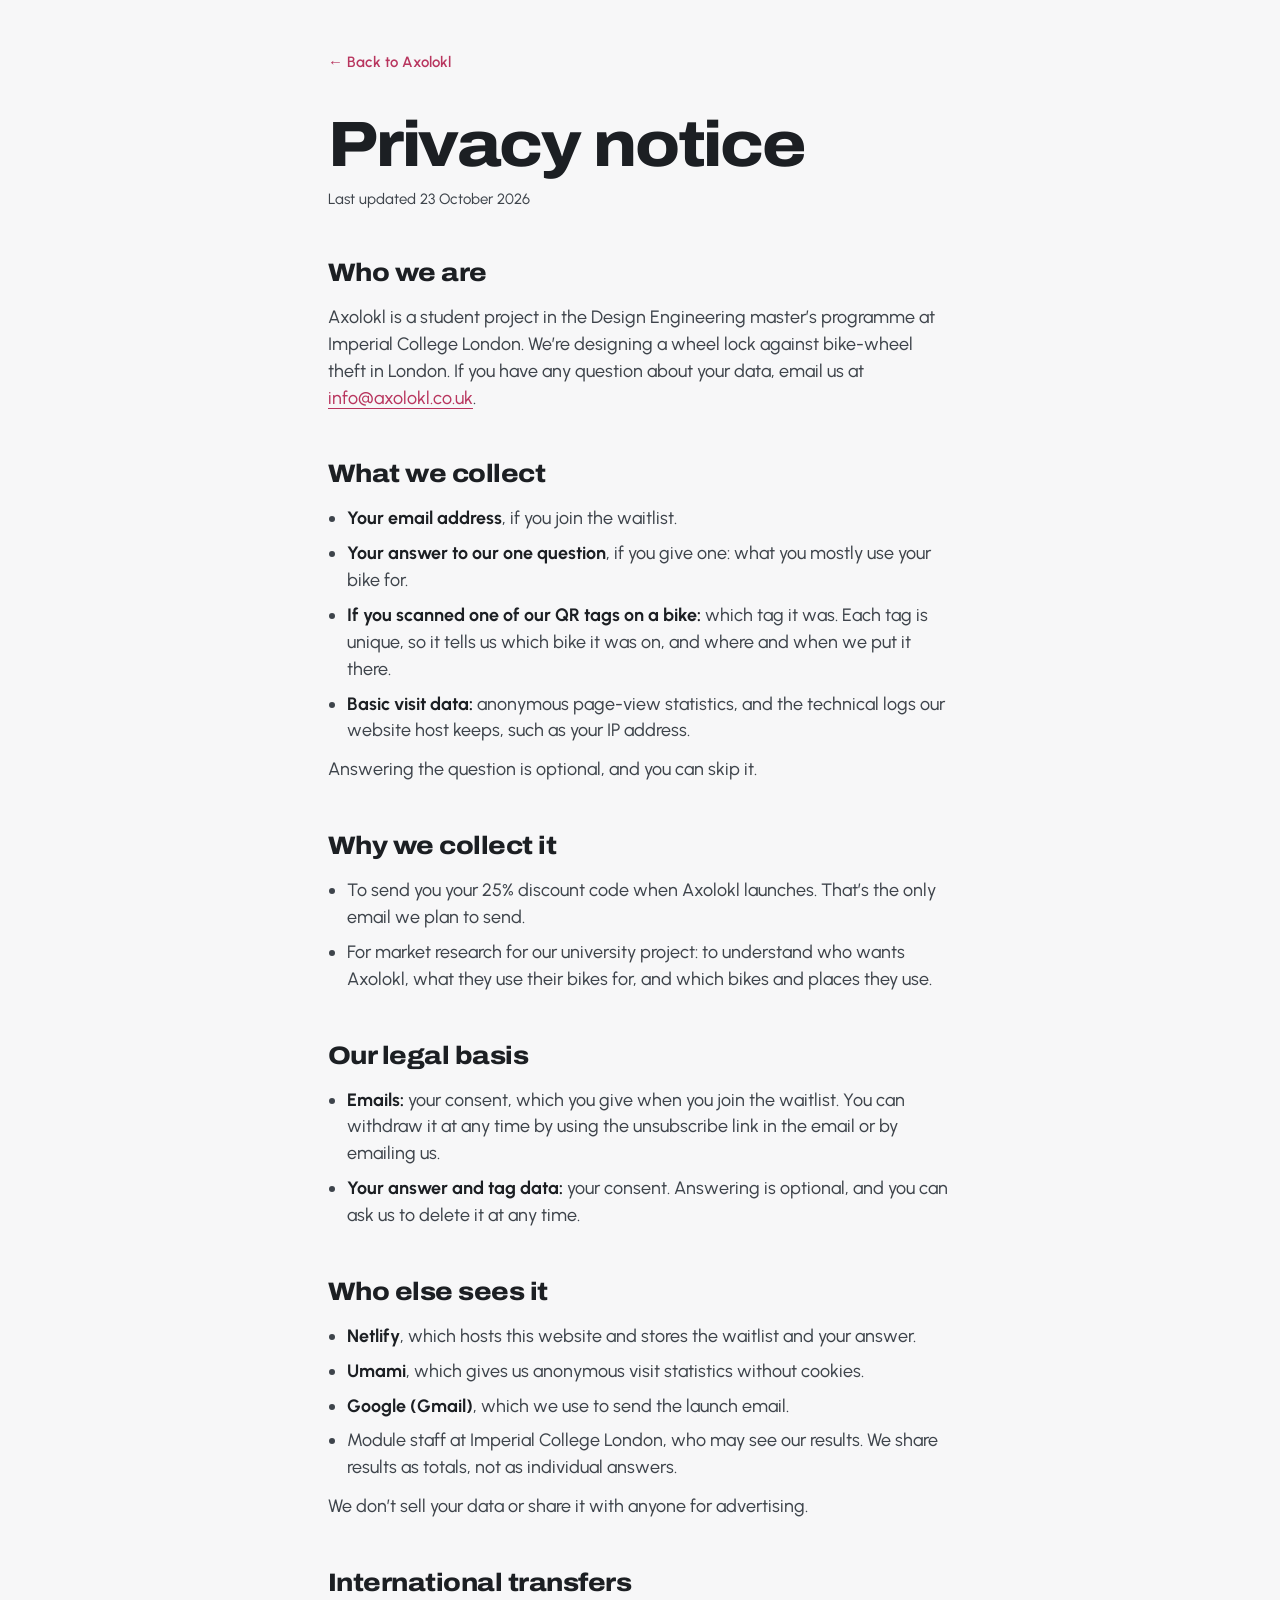
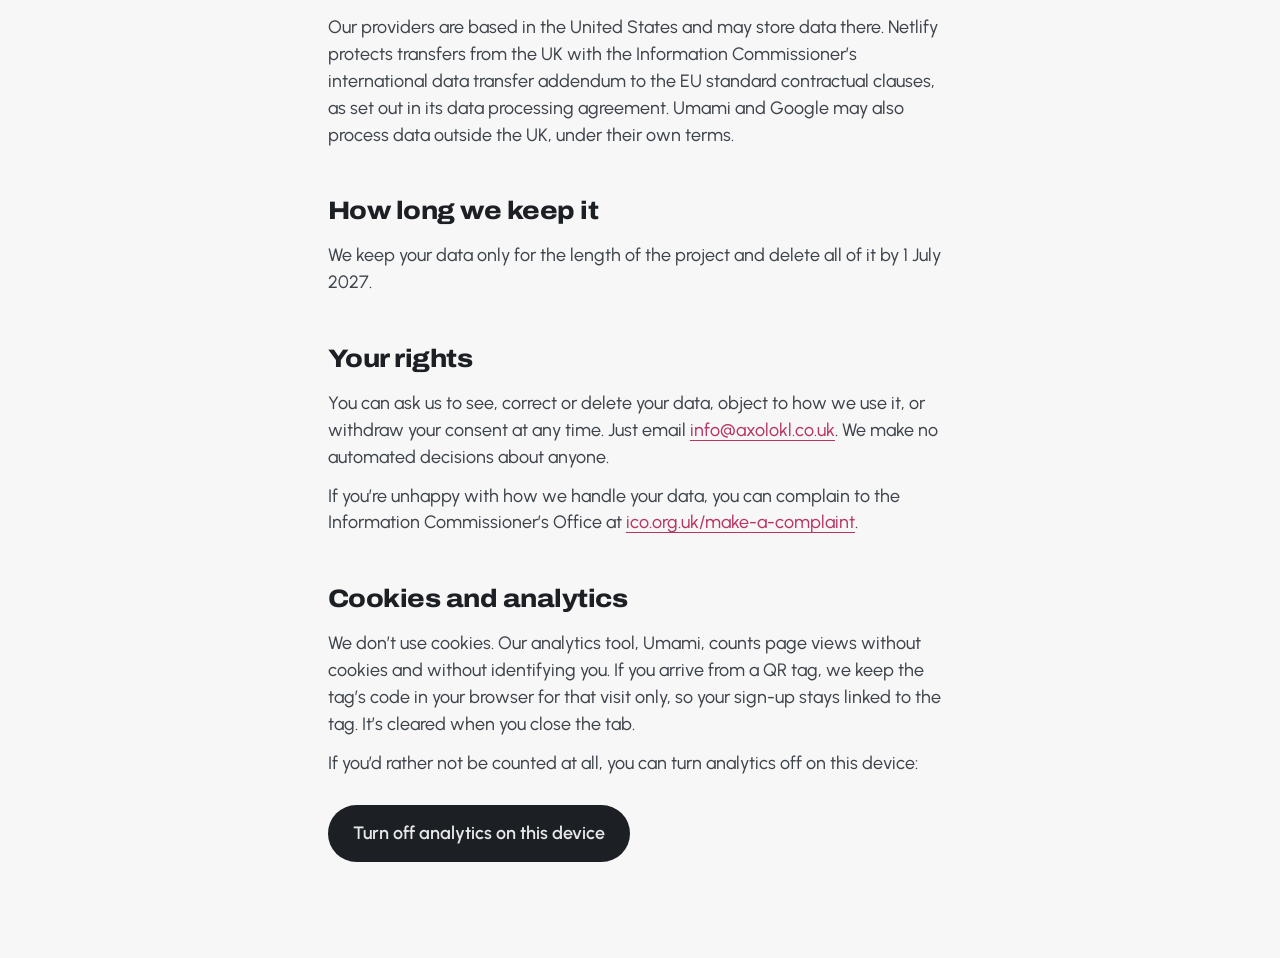
==== commit b151be15: "v4: email-first waitlist + bike-use question Co-Authored-By: Claude Opus 5.5 <noreply@anthropic.com>" ====
--- a/privacy.html
+++ b/privacy.html
@@ -4,10 +4,10 @@
   <meta charset="utf-8">
   <meta name="viewport" content="width=device-width, initial-scale=1">
   <title>Privacy notice — Axolokl</title>
-  <meta name="description" content="What Axolokl collects through the waitlist, survey and QR tags, why, and your rights under UK GDPR.">
+  <meta name="description" content="What Axolokl collects through the waitlist and QR tags, why, and your rights under UK GDPR.">
   <meta name="robots" content="noindex">
   <link rel="icon" href="assets/logo/favicon.svg" type="image/svg+xml">
-  <link rel="stylesheet" href="css/styles.css?v=36">
+  <link rel="stylesheet" href="css/styles.css?v=41">
 </head>
 <body class="legal-page">
 
@@ -23,27 +23,27 @@
     <h2>What we collect</h2>
     <ul>
       <li><strong>Your email address</strong>, if you join the waitlist.</li>
-      <li><strong>Your survey answers:</strong> whether you’ve had a bike part stolen, and your answers to the four price questions.</li>
+      <li><strong>Your answer to our one question</strong>, if you give one: what you mostly use your bike for.</li>
       <li><strong>If you scanned one of our QR tags on a bike:</strong> which tag it was. Each tag is unique, so it tells us which bike it was on, and where and when we put it there.</li>
       <li><strong>Basic visit data:</strong> anonymous page-view statistics, and the technical logs our website host keeps, such as your IP address.</li>
     </ul>
-    <p>Answering the survey is optional, and you can leave at any point.</p>
+    <p>Answering the question is optional, and you can skip it.</p>
 
     <h2>Why we collect it</h2>
     <ul>
       <li>To send you your 25% discount code when Axolokl launches. That’s the only email we plan to send.</li>
-      <li>For market research for our university project: to understand who wants Axolokl, what they would pay, and which bikes and places they use.</li>
+      <li>For market research for our university project: to understand who wants Axolokl, what they use their bikes for, and which bikes and places they use.</li>
     </ul>
 
     <h2>Our legal basis</h2>
     <ul>
       <li><strong>Emails:</strong> your consent, which you give when you join the waitlist. You can withdraw it at any time by using the unsubscribe link in the email or by emailing us.</li>
-      <li><strong>Survey answers and tag data:</strong> your consent. Taking part is optional, and you can ask us to delete your answers at any time.</li>
+      <li><strong>Your answer and tag data:</strong> your consent. Answering is optional, and you can ask us to delete it at any time.</li>
     </ul>
 
     <h2>Who else sees it</h2>
     <ul>
-      <li><strong>Netlify</strong>, which hosts this website and stores the waitlist and survey answers.</li>
+      <li><strong>Netlify</strong>, which hosts this website and stores the waitlist and your answer.</li>
       <li><strong>Umami</strong>, which gives us anonymous visit statistics without cookies.</li>
       <li><strong>Google (Gmail)</strong>, which we use to send the launch email.</li>
       <li>Module staff at Imperial College London, who may see our results. We share results as totals, not as individual answers.</li>
@@ -61,7 +61,7 @@
     <p>If you’re unhappy with how we handle your data, you can complain to the Information Commissioner’s Office at <a href="https://ico.org.uk/make-a-complaint/" target="_blank" rel="noopener">ico.org.uk/make-a-complaint</a>.</p>
 
     <h2>Cookies and analytics</h2>
-    <p>We don’t use cookies. Our analytics tool, Umami, counts page views without cookies and without identifying you. If you arrive from a QR tag, we keep the tag’s code in your browser for that visit only, so your survey answers stay linked to the tag. It’s cleared when you close the tab.</p>
+    <p>We don’t use cookies. Our analytics tool, Umami, counts page views without cookies and without identifying you. If you arrive from a QR tag, we keep the tag’s code in your browser for that visit only, so your sign-up stays linked to the tag. It’s cleared when you close the tab.</p>
     <p>If you’d rather not be counted at all, you can turn analytics off on this device:</p>
     <p class="legal__action"><button class="btn legal__optout" type="button" data-analytics-optout>Turn off analytics on this device</button></p>
   </main>
--- a/css/styles.css
+++ b/css/styles.css
@@ -550,121 +550,64 @@
 /* same deep-gill hover as the header and launch buttons */
 .modal .btn:hover, .modal .btn:focus-visible { background: var(--gill); color: var(--alu); }
 .modal__error { margin: 1rem 0 0; color: var(--axo); font-size: var(--step--1); }
+/* confetti layer: fixed to the whole screen (it sits inside the dialog, so it's in the top layer too); never catches clicks */
+.modal__confetti { position: fixed; inset: 0; width: 100vw; height: 100vh; pointer-events: none; z-index: 2; }
+/* joining: spinner + label while the sign-up is sent */
+.modal__submit { gap: 0.6rem; }
+.btn__spinner {
+  display: none;
+  width: 1em; height: 1em;
+  border: 2px solid currentColor; border-right-color: transparent; border-radius: 50%;
+  animation: spin .8s linear infinite;
+}
+.modal__submit.is-loading .btn__spinner { display: inline-block; }
+.modal__submit.is-loading { cursor: progress; }
+.modal .btn.is-loading:disabled { opacity: 1; }
+@keyframes spin { to { transform: rotate(360deg); } }
 .modal__privacy { margin: 1rem 0 0; font-size: 0.75rem; line-height: 1.5; color: var(--steel); }
 .modal__privacy a { color: var(--alu); text-underline-offset: 0.2em; }
 .modal__privacy a:hover { color: var(--axo); }
 
-/* ---- Survey steps inside the pop-up ---- */
-.survey__step { margin: 0; padding: 0; border: 0; min-width: 0; }
-.survey__step[hidden] { display: none; }
-.survey__q {
-  display: block; padding: 0; margin: 0;
+/* ---- "One last question" after joining ---- */
+/* secondary line under "You're on the list." */
+.use__lead {
+  margin: 0.9rem 0 0;
   font-family: var(--font-display);
   font-weight: 800; font-stretch: 112%;
-  font-size: clamp(1.35rem, 1.1rem + 0.7vw, 1.65rem);
-  line-height: 1.1; letter-spacing: -0.025em;
+  font-size: var(--step-1); letter-spacing: -0.02em;
+  color: var(--axo);
+}
+.use__set { margin: 0.5rem 0 0; padding: 0; border: 0; min-width: 0; }
+.use__q { padding: 0; font-size: var(--step-0); font-weight: 600; color: var(--alu); }
+.use__q span { display: block; margin-top: 0.2rem; font-size: var(--step--1); font-weight: 450; color: var(--steel); }
+.use__options { display: grid; gap: 0.45rem; margin-top: 0.9rem; }
+.check { position: relative; display: block; cursor: pointer; }
+.check input { position: absolute; opacity: 0; inset: 0; margin: 0; cursor: pointer; }
+.check span {
+  display: flex; align-items: center; gap: 0.7rem;
+  padding: 0.6rem 0.9rem;
+  border: 1px solid rgb(230 232 235 / .2);
+  border-radius: 0.8rem;
   color: var(--alu);
-}
-.survey__q:focus { outline: none; }
-.survey__q em { font-style: italic; color: var(--axo); }
-.survey__hint { margin: 0.6rem 0 0; font-size: var(--step--1); color: var(--steel); }
-.survey__chips { display: grid; gap: 0.5rem; margin-top: 1.25rem; }
-.survey__chips--two { grid-template-columns: 1fr 1fr; }
-/* ---- Concept card: what they're pricing ---- */
-.survey__art { display: block; width: 100%; height: auto; max-height: 8.5rem; margin: 1.25rem 0 0.25rem; overflow: visible; }
-.survey__art path, .survey__art circle, .survey__art rect { fill: none; stroke-linecap: round; stroke-linejoin: round; }
-.art__wheel path { stroke: rgb(230 232 235 / .4); stroke-width: 1.6; }
-.art__fork { stroke: var(--alu); stroke-width: 7; }
-.art__lock rect { stroke: var(--axo); stroke-width: 3; fill: var(--graphite); }
-.art__lock circle, .art__lock path { stroke: var(--axo); stroke-width: 2.4; }
-.art__guide { stroke: var(--axo); stroke-width: 1.6; stroke-dasharray: 3 5; opacity: .7; }
-.art__key circle, .art__key path { stroke: var(--axo); stroke-width: 3; }
-.survey__points { margin: 1rem 0 0; padding: 0; list-style: none; display: grid; gap: 0.7rem; }
-.survey__points li {
-  position: relative; padding-left: 1.4rem;
-  font-size: var(--step-0); line-height: 1.45; color: var(--alu);
-}
-.survey__points li::before {
-  content: ""; position: absolute; left: 0; top: 0.7em;
-  width: 0.7rem; height: 2px; background: var(--axo);
-}
-
-/* ---- Price slider ---- */
-.survey__slider { margin-top: 1.25rem; }
-.survey__value {
-  display: block;
-  font-family: var(--font-display);
-  font-weight: 800; font-stretch: 112%;
-  font-size: 2.4rem; line-height: 1;
-  letter-spacing: -0.03em;
-  font-variant-numeric: tabular-nums;
-  color: var(--axo);
-}
-.survey__range {
-  -webkit-appearance: none; appearance: none;
-  display: block; width: 100%;
-  margin: 1.1rem 0 0; height: 2rem;
-  background: transparent; cursor: pointer;
-}
-.survey__range::-webkit-slider-runnable-track { height: 4px; border-radius: 4px; background: rgb(230 232 235 / .18); }
-.survey__range::-moz-range-track { height: 4px; border-radius: 4px; background: rgb(230 232 235 / .18); }
-.survey__range::-webkit-slider-thumb {
-  -webkit-appearance: none; appearance: none;
-  width: 1.5rem; height: 1.5rem; margin-top: calc(2px - 0.75rem);
-  border-radius: 50%; background: var(--axo);
-  border: 3px solid var(--graphite); box-shadow: 0 0 0 1px var(--axo);
-}
-.survey__range::-moz-range-thumb {
-  width: 1.5rem; height: 1.5rem;
-  border-radius: 50%; background: var(--axo);
-  border: 3px solid var(--graphite); box-shadow: 0 0 0 1px var(--axo);
-}
-.survey__range:focus-visible { outline: none; }
-.survey__range:focus-visible::-webkit-slider-thumb { box-shadow: 0 0 0 1px var(--axo), 0 0 0 5px rgb(244 169 192 / .35); }
-.survey__range:focus-visible::-moz-range-thumb { box-shadow: 0 0 0 1px var(--axo), 0 0 0 5px rgb(244 169 192 / .35); }
-/* scale under the track: 9 labels spread so each sits under its stop */
-.survey__scale {
-  display: flex; justify-content: space-between;
-  margin: 0.35rem 0.1rem 0;
-  font-size: 0.72rem; font-variant-numeric: tabular-nums;
-  color: var(--steel);
-}
-.survey__scale span { width: 0; display: flex; justify-content: center; white-space: nowrap; }
-.survey__scale span:first-child { justify-content: flex-start; }
-.survey__scale span:last-child { justify-content: flex-end; }
-/* values below an earlier answer can't be picked */
-.survey__scale span.is-below { opacity: .3; text-decoration: line-through; }
-.chip { position: relative; display: block; cursor: pointer; }
-.chip--wide { grid-column: 1 / -1; }
-.chip input { position: absolute; opacity: 0; inset: 0; margin: 0; cursor: pointer; }
-.chip span {
-  display: block;
-  padding: 0.7em 0.5em;
-  text-align: center;
-  font-weight: 600; font-variant-numeric: tabular-nums;
-  color: var(--alu);
-  border: 1px solid rgb(230 232 235 / .22);
-  border-radius: 999px;
-  transition: background-color .15s, border-color .15s, color .15s;
-}
-.chip:hover span { border-color: var(--axo); }
-.chip input:checked + span { background: var(--axo); border-color: var(--axo); color: var(--graphite); }
-.chip input:focus-visible + span { outline: 2px solid var(--axo); outline-offset: 2px; }
-/* prices below an earlier answer are greyed out (they would contradict it) */
-.chip input:disabled + span { opacity: .25; cursor: not-allowed; }
-.chip input:disabled { cursor: not-allowed; }
-.survey__nav {
-  display: flex; align-items: center; gap: 1rem;
-  margin-top: 1.5rem; padding-top: 1rem;
-  border-top: 1px solid rgb(230 232 235 / .14);
-  font-size: var(--step--1); color: var(--steel);
-}
-.survey__nav[hidden] { display: none; }
-.survey__back { padding: 0; background: none; border: 0; font: inherit; color: var(--alu); cursor: pointer; text-decoration: underline; text-underline-offset: 0.2em; }
-.survey__back:hover { color: var(--axo); }
-.survey__count { margin-left: auto; font-variant-numeric: tabular-nums; }
-.survey__meter { position: relative; width: 5rem; height: 2px; background: rgb(230 232 235 / .15); }
-.survey__meter span { position: absolute; inset: 0; background: var(--axo); transform-origin: left; transform: scaleX(0); transition: transform .35s var(--ease-out); }
+  transition: border-color .15s, background-color .15s;
+}
+/* square tick box drawn before the label */
+.check span::before {
+  content: ""; flex: none;
+  width: 1rem; height: 1rem;
+  border: 1.5px solid rgb(230 232 235 / .45); border-radius: 0.25rem;
+  background: center / 0.7rem no-repeat;
+}
+.check:hover span { border-color: var(--axo); }
+.check input:checked + span { border-color: var(--axo); background: rgb(244 169 192 / .1); }
+.check input:checked + span::before {
+  border-color: var(--axo); background-color: var(--axo);
+  background-image: url("data:image/svg+xml,%3Csvg xmlns='http://www.w3.org/2000/svg' viewBox='0 0 12 12'%3E%3Cpath d='M2.5 6.2 L5 8.6 L9.6 3.6' fill='none' stroke='%231C1F23' stroke-width='2' stroke-linecap='round' stroke-linejoin='round'/%3E%3C/svg%3E");
+}
+.check input:focus-visible + span { outline: 2px solid var(--axo); outline-offset: 2px; }
+.use__other { margin-top: 0.6rem; }
+.use__other[hidden] { display: none; }
+.use-form .modal__submit:disabled { opacity: .45; cursor: not-allowed; }
 
 /* ============ Privacy page ============ */
 .legal { max-width: 44rem; margin: 0 auto; padding: 3rem var(--gutter) 6rem; }
@@ -771,10 +714,13 @@
 
   /* ---- Waitlist pop-up ---- */
   .modal { padding: 1.25rem 1.25rem 1.5rem; }
+  .use__options { gap: 0.35rem; }
+  .check span { padding: 0.5rem 0.8rem; }
 }
 
 @media (prefers-reduced-motion: reduce) {
   .wip__turn { animation: none; }
+  .btn__spinner { animation-duration: 2.4s; }
   .modal[open], .modal[open]::backdrop { animation: none; }
   .join__swap, .join__chip > span { transition: none; }
   .join::after { animation: none; }
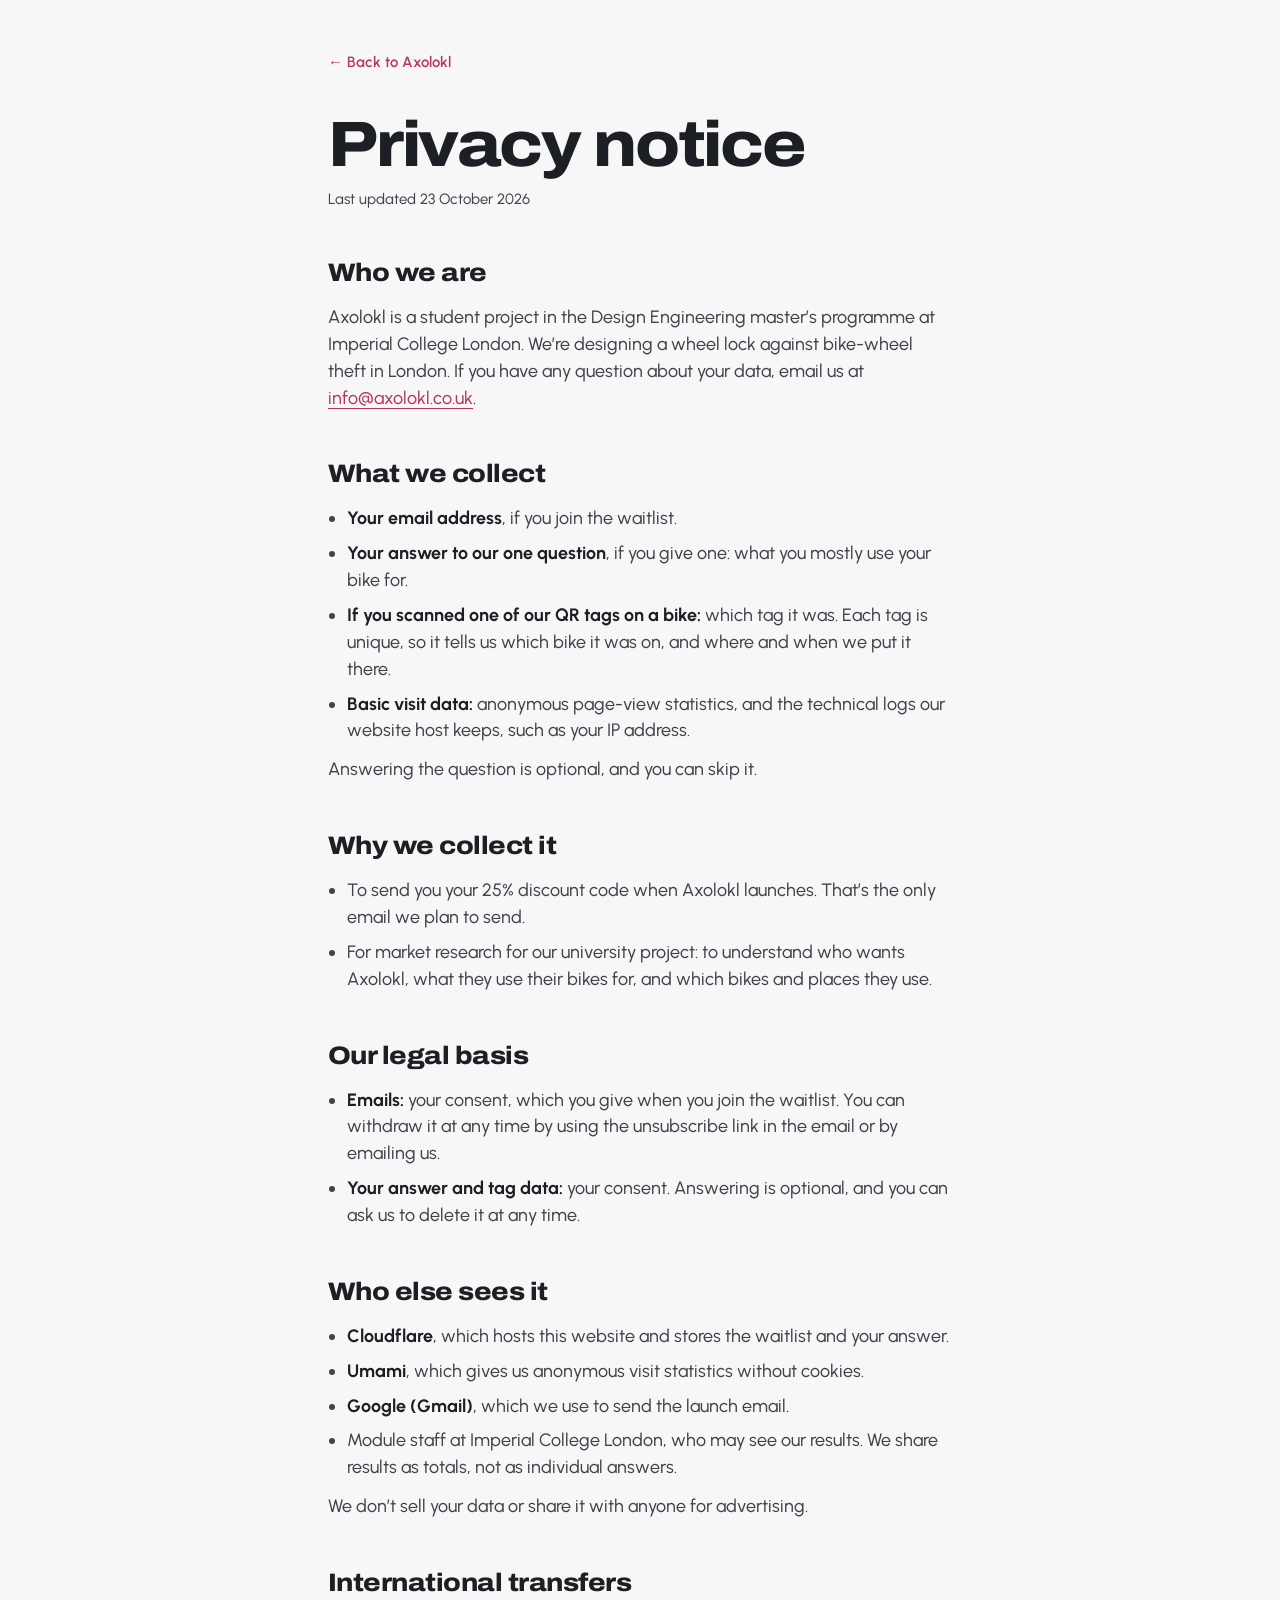
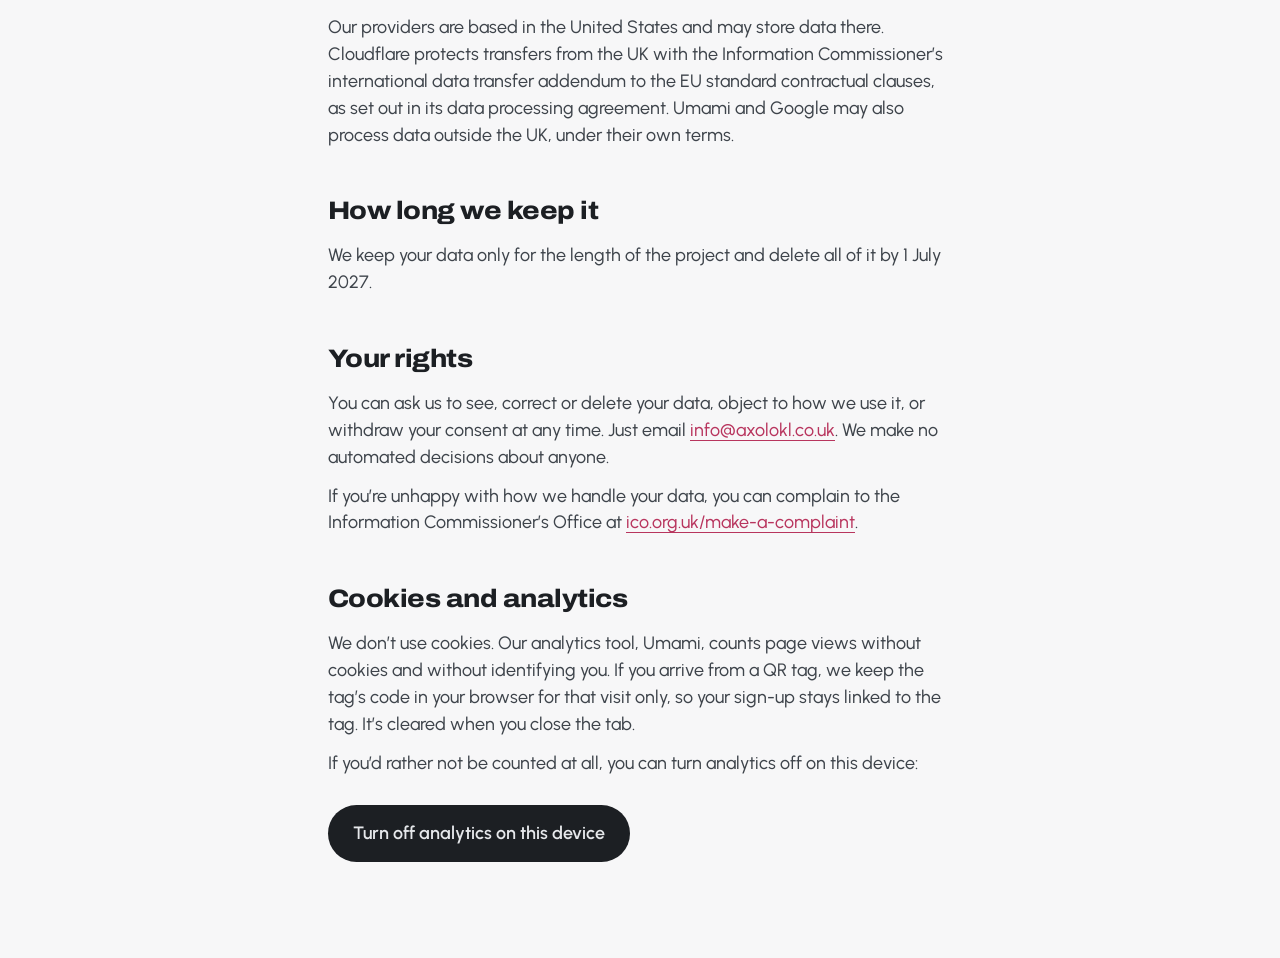
==== commit f95f5be7: "Move hosting from Netlify to Cloudflare Workers; waitlist saved to D1 Forms POST to worker.js (/api/" ====
--- a/privacy.html
+++ b/privacy.html
@@ -43,7 +43,7 @@
 
     <h2>Who else sees it</h2>
     <ul>
-      <li><strong>Netlify</strong>, which hosts this website and stores the waitlist and your answer.</li>
+      <li><strong>Cloudflare</strong>, which hosts this website and stores the waitlist and your answer.</li>
       <li><strong>Umami</strong>, which gives us anonymous visit statistics without cookies.</li>
       <li><strong>Google (Gmail)</strong>, which we use to send the launch email.</li>
       <li>Module staff at Imperial College London, who may see our results. We share results as totals, not as individual answers.</li>
@@ -51,7 +51,7 @@
     <p>We don’t sell your data or share it with anyone for advertising.</p>
 
     <h2>International transfers</h2>
-    <p>Our providers are based in the United States and may store data there. Netlify protects transfers from the UK with the Information Commissioner’s international data transfer addendum to the EU standard contractual clauses, as set out in its data processing agreement. Umami and Google may also process data outside the UK, under their own terms.</p>
+    <p>Our providers are based in the United States and may store data there. Cloudflare protects transfers from the UK with the Information Commissioner’s international data transfer addendum to the EU standard contractual clauses, as set out in its data processing agreement. Umami and Google may also process data outside the UK, under their own terms.</p>
 
     <h2>How long we keep it</h2>
     <p>We keep your data only for the length of the project and delete all of it by 1 July 2027.</p>
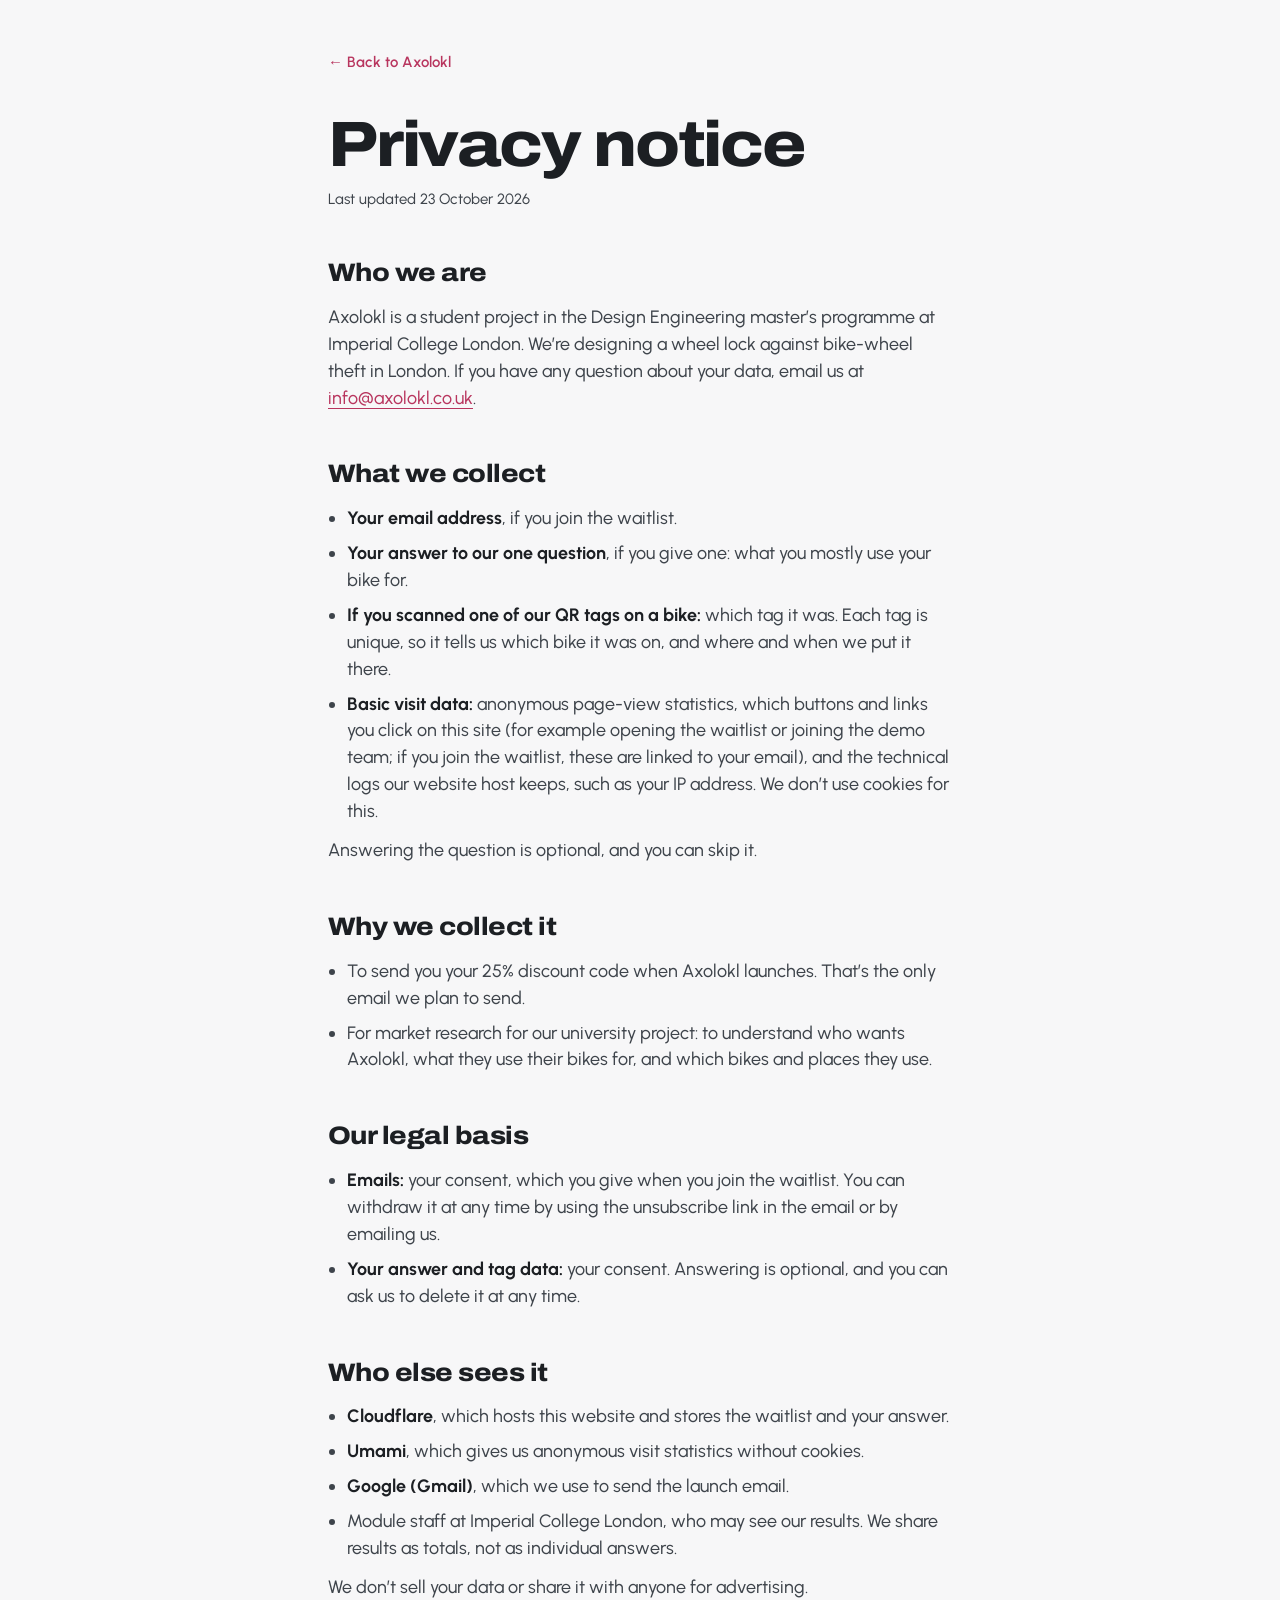
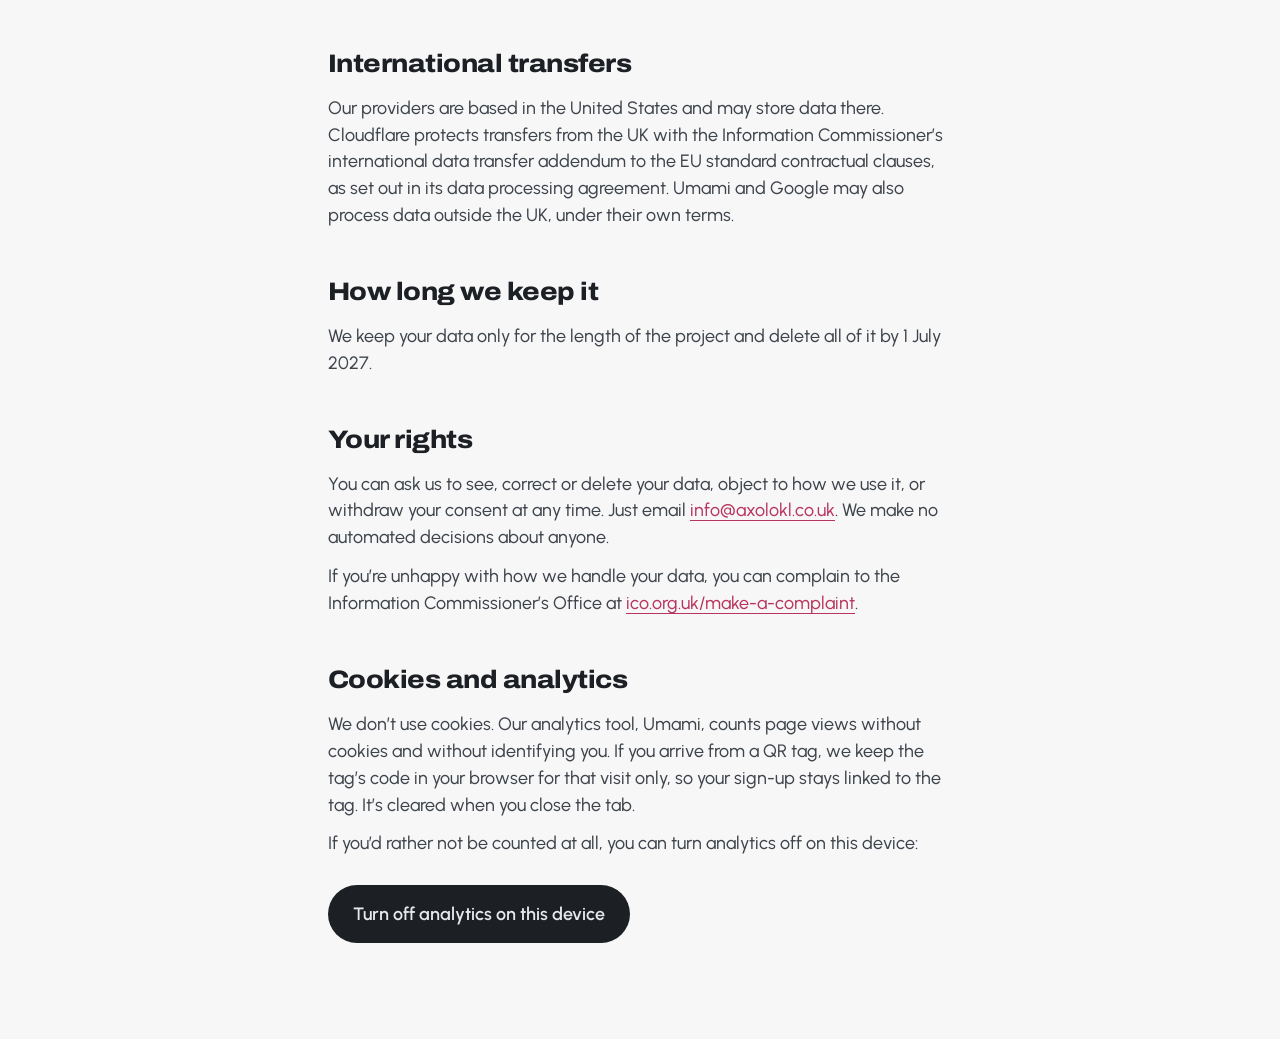
==== commit 884a6b8f: "Track clicks on the site into D1 for the flyer admin main.js sends beacons (visit, pop-up open/close" ====
--- a/privacy.html
+++ b/privacy.html
@@ -7,7 +7,7 @@
   <meta name="description" content="What Axolokl collects through the waitlist and QR tags, why, and your rights under UK GDPR.">
   <meta name="robots" content="noindex">
   <link rel="icon" href="assets/logo/favicon.svg" type="image/svg+xml">
-  <link rel="stylesheet" href="css/styles.css?v=41">
+  <link rel="stylesheet" href="css/styles.css?v=42">
 </head>
 <body class="legal-page">
 
@@ -25,7 +25,7 @@
       <li><strong>Your email address</strong>, if you join the waitlist.</li>
       <li><strong>Your answer to our one question</strong>, if you give one: what you mostly use your bike for.</li>
       <li><strong>If you scanned one of our QR tags on a bike:</strong> which tag it was. Each tag is unique, so it tells us which bike it was on, and where and when we put it there.</li>
-      <li><strong>Basic visit data:</strong> anonymous page-view statistics, and the technical logs our website host keeps, such as your IP address.</li>
+      <li><strong>Basic visit data:</strong> anonymous page-view statistics, which buttons and links you click on this site (for example opening the waitlist or joining the demo team; if you join the waitlist, these are linked to your email), and the technical logs our website host keeps, such as your IP address. We don’t use cookies for this.</li>
     </ul>
     <p>Answering the question is optional, and you can skip it.</p>
 
--- a/css/styles.css
+++ b/css/styles.css
@@ -577,6 +577,8 @@
   font-size: var(--step-1); letter-spacing: -0.02em;
   color: var(--axo);
 }
+/* demo offer: keep "Want to try Axolokl for free?" on one line */
+.demo-form .use__lead { white-space: nowrap; font-size: min(var(--step-1), 1.4rem, 5.2vw); }
 .use__set { margin: 0.5rem 0 0; padding: 0; border: 0; min-width: 0; }
 .use__q { padding: 0; font-size: var(--step-0); font-weight: 600; color: var(--alu); }
 .use__q span { display: block; margin-top: 0.2rem; font-size: var(--step--1); font-weight: 450; color: var(--steel); }
@@ -607,7 +609,25 @@
 .check input:focus-visible + span { outline: 2px solid var(--axo); outline-offset: 2px; }
 .use__other { margin-top: 0.6rem; }
 .use__other[hidden] { display: none; }
-.use-form .modal__submit:disabled { opacity: .45; cursor: not-allowed; }
+.use-form .modal__submit:disabled,
+.demo-form .modal__submit:disabled { opacity: .45; cursor: not-allowed; }
+
+/* ---- Demo team offer ---- */
+.consent {
+  display: flex; gap: 0.75rem; align-items: flex-start;
+  margin-top: 1.25rem; padding: 0.85rem 0.95rem;
+  border: 1px solid rgb(230 232 235 / .2); border-radius: 0.8rem;
+  font-size: var(--step--1); line-height: 1.5; color: rgb(230 232 235 / .85);
+  cursor: pointer;
+}
+.consent:hover { border-color: var(--axo); }
+.consent input { flex: none; width: 1.05rem; height: 1.05rem; margin: 0.15rem 0 0; accent-color: var(--axo); cursor: pointer; }
+.link-btn {
+  display: block; margin: 0.9rem auto 0; padding: 0;
+  background: none; border: 0; font: inherit; font-size: var(--step--1);
+  color: var(--steel); text-decoration: underline; text-underline-offset: 0.2em; cursor: pointer;
+}
+.link-btn:hover { color: var(--alu); }
 
 /* ============ Privacy page ============ */
 .legal { max-width: 44rem; margin: 0 auto; padding: 3rem var(--gutter) 6rem; }
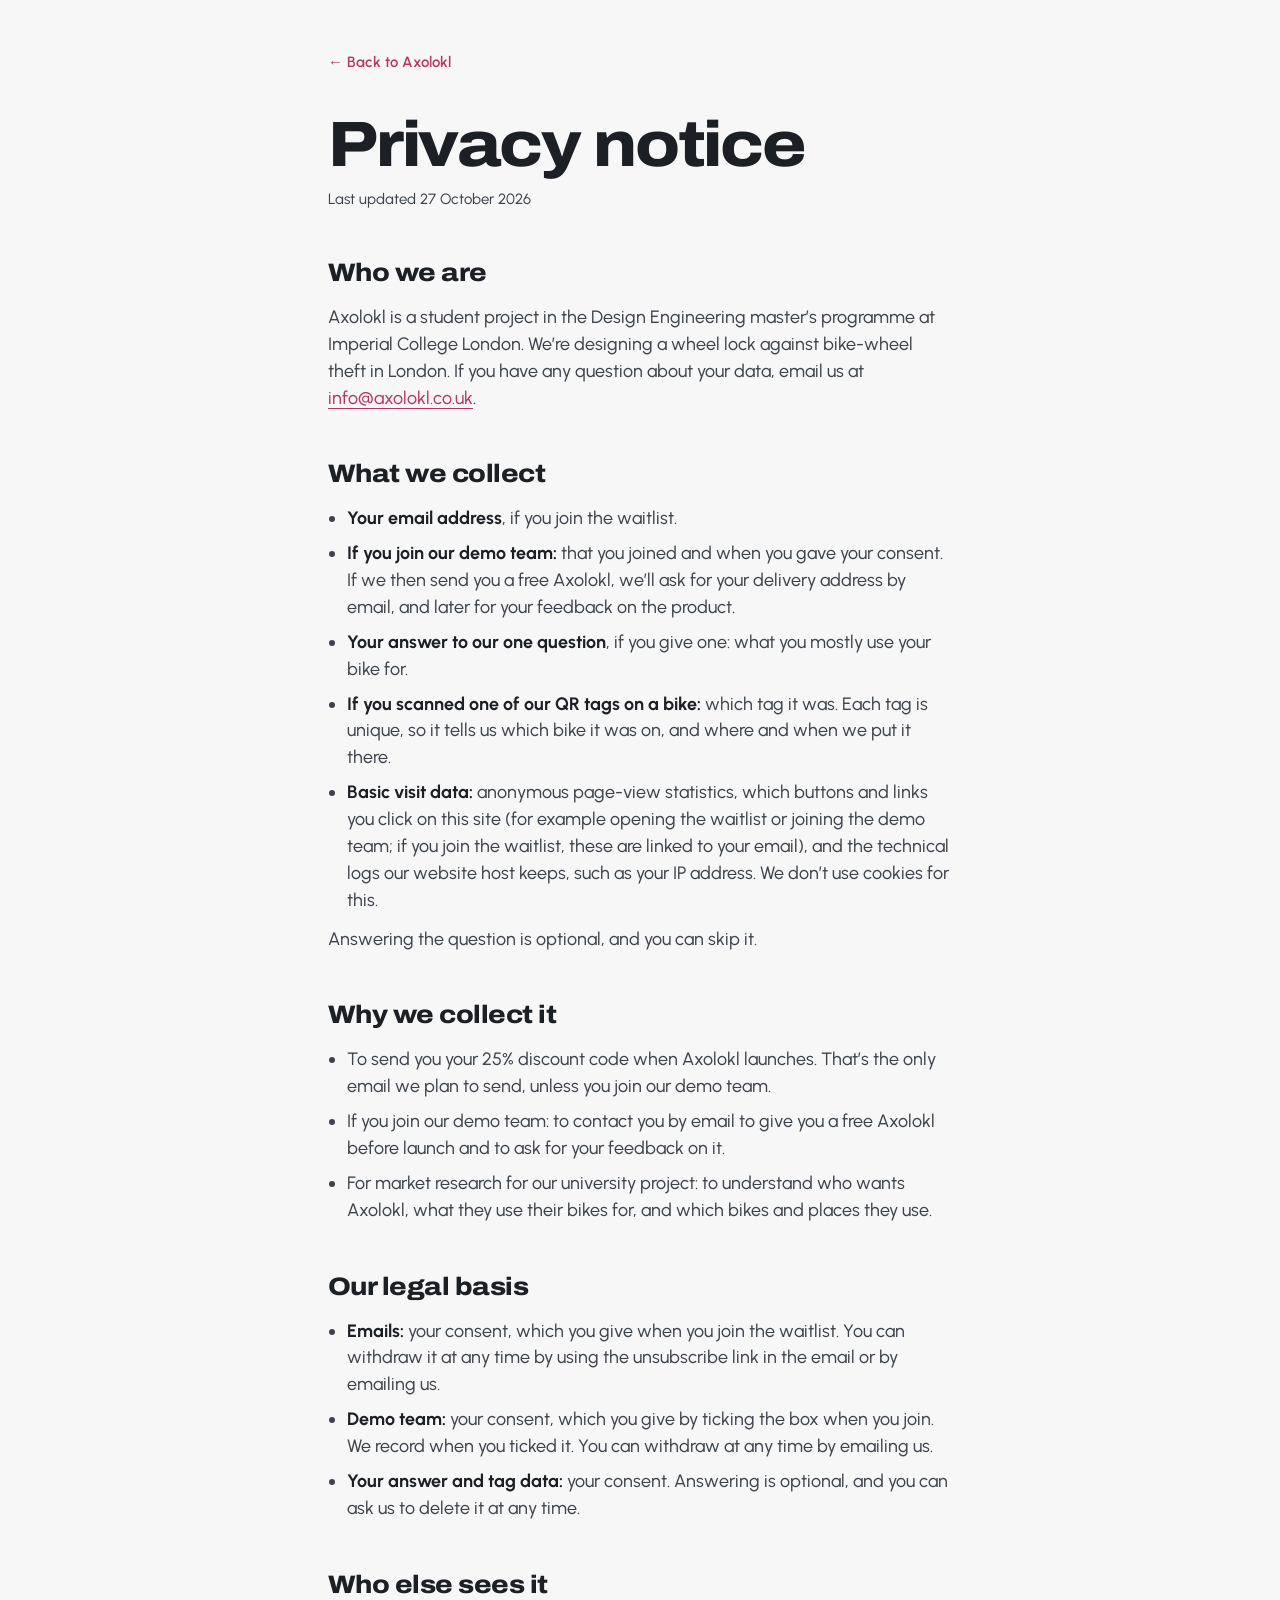
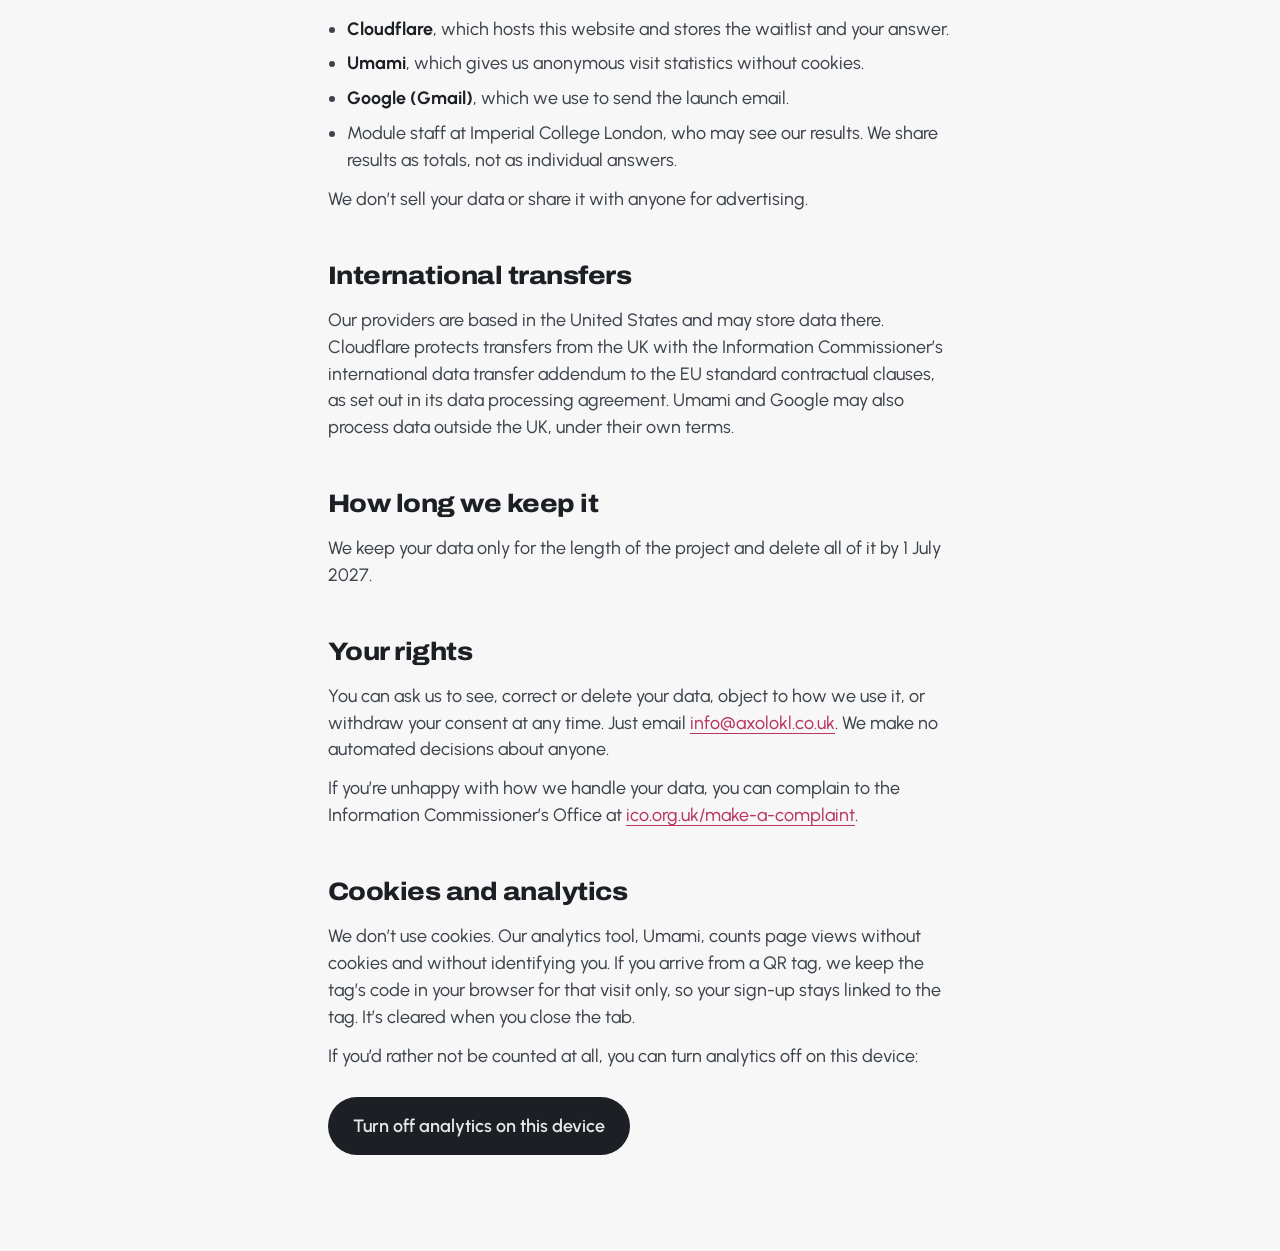
==== commit e3914d44: "Demo consent wording + privacy notice for the demo team Co-Authored-By: Claude Opus 5.5 <noreply@ant" ====
--- a/privacy.html
+++ b/privacy.html
@@ -15,7 +15,7 @@
     <a class="legal__back" href="./">← Back to Axolokl</a>
 
     <h1 class="legal__title">Privacy notice</h1>
-    <p class="legal__updated">Last updated 23 October 2026</p>
+    <p class="legal__updated">Last updated 27 October 2026</p>
 
     <h2>Who we are</h2>
     <p>Axolokl is a student project in the Design Engineering master’s programme at Imperial College London. We’re designing a wheel lock against bike-wheel theft in London. If you have any question about your data, email us at <a href="mailto:info@axolokl.co.uk">info@axolokl.co.uk</a>.</p>
@@ -23,6 +23,7 @@
     <h2>What we collect</h2>
     <ul>
       <li><strong>Your email address</strong>, if you join the waitlist.</li>
+      <li><strong>If you join our demo team:</strong> that you joined and when you gave your consent. If we then send you a free Axolokl, we’ll ask for your delivery address by email, and later for your feedback on the product.</li>
       <li><strong>Your answer to our one question</strong>, if you give one: what you mostly use your bike for.</li>
       <li><strong>If you scanned one of our QR tags on a bike:</strong> which tag it was. Each tag is unique, so it tells us which bike it was on, and where and when we put it there.</li>
       <li><strong>Basic visit data:</strong> anonymous page-view statistics, which buttons and links you click on this site (for example opening the waitlist or joining the demo team; if you join the waitlist, these are linked to your email), and the technical logs our website host keeps, such as your IP address. We don’t use cookies for this.</li>
@@ -31,13 +32,15 @@
 
     <h2>Why we collect it</h2>
     <ul>
-      <li>To send you your 25% discount code when Axolokl launches. That’s the only email we plan to send.</li>
+      <li>To send you your 25% discount code when Axolokl launches. That’s the only email we plan to send, unless you join our demo team.</li>
+      <li>If you join our demo team: to contact you by email to give you a free Axolokl before launch and to ask for your feedback on it.</li>
       <li>For market research for our university project: to understand who wants Axolokl, what they use their bikes for, and which bikes and places they use.</li>
     </ul>
 
     <h2>Our legal basis</h2>
     <ul>
       <li><strong>Emails:</strong> your consent, which you give when you join the waitlist. You can withdraw it at any time by using the unsubscribe link in the email or by emailing us.</li>
+      <li><strong>Demo team:</strong> your consent, which you give by ticking the box when you join. We record when you ticked it. You can withdraw at any time by emailing us.</li>
       <li><strong>Your answer and tag data:</strong> your consent. Answering is optional, and you can ask us to delete it at any time.</li>
     </ul>
 
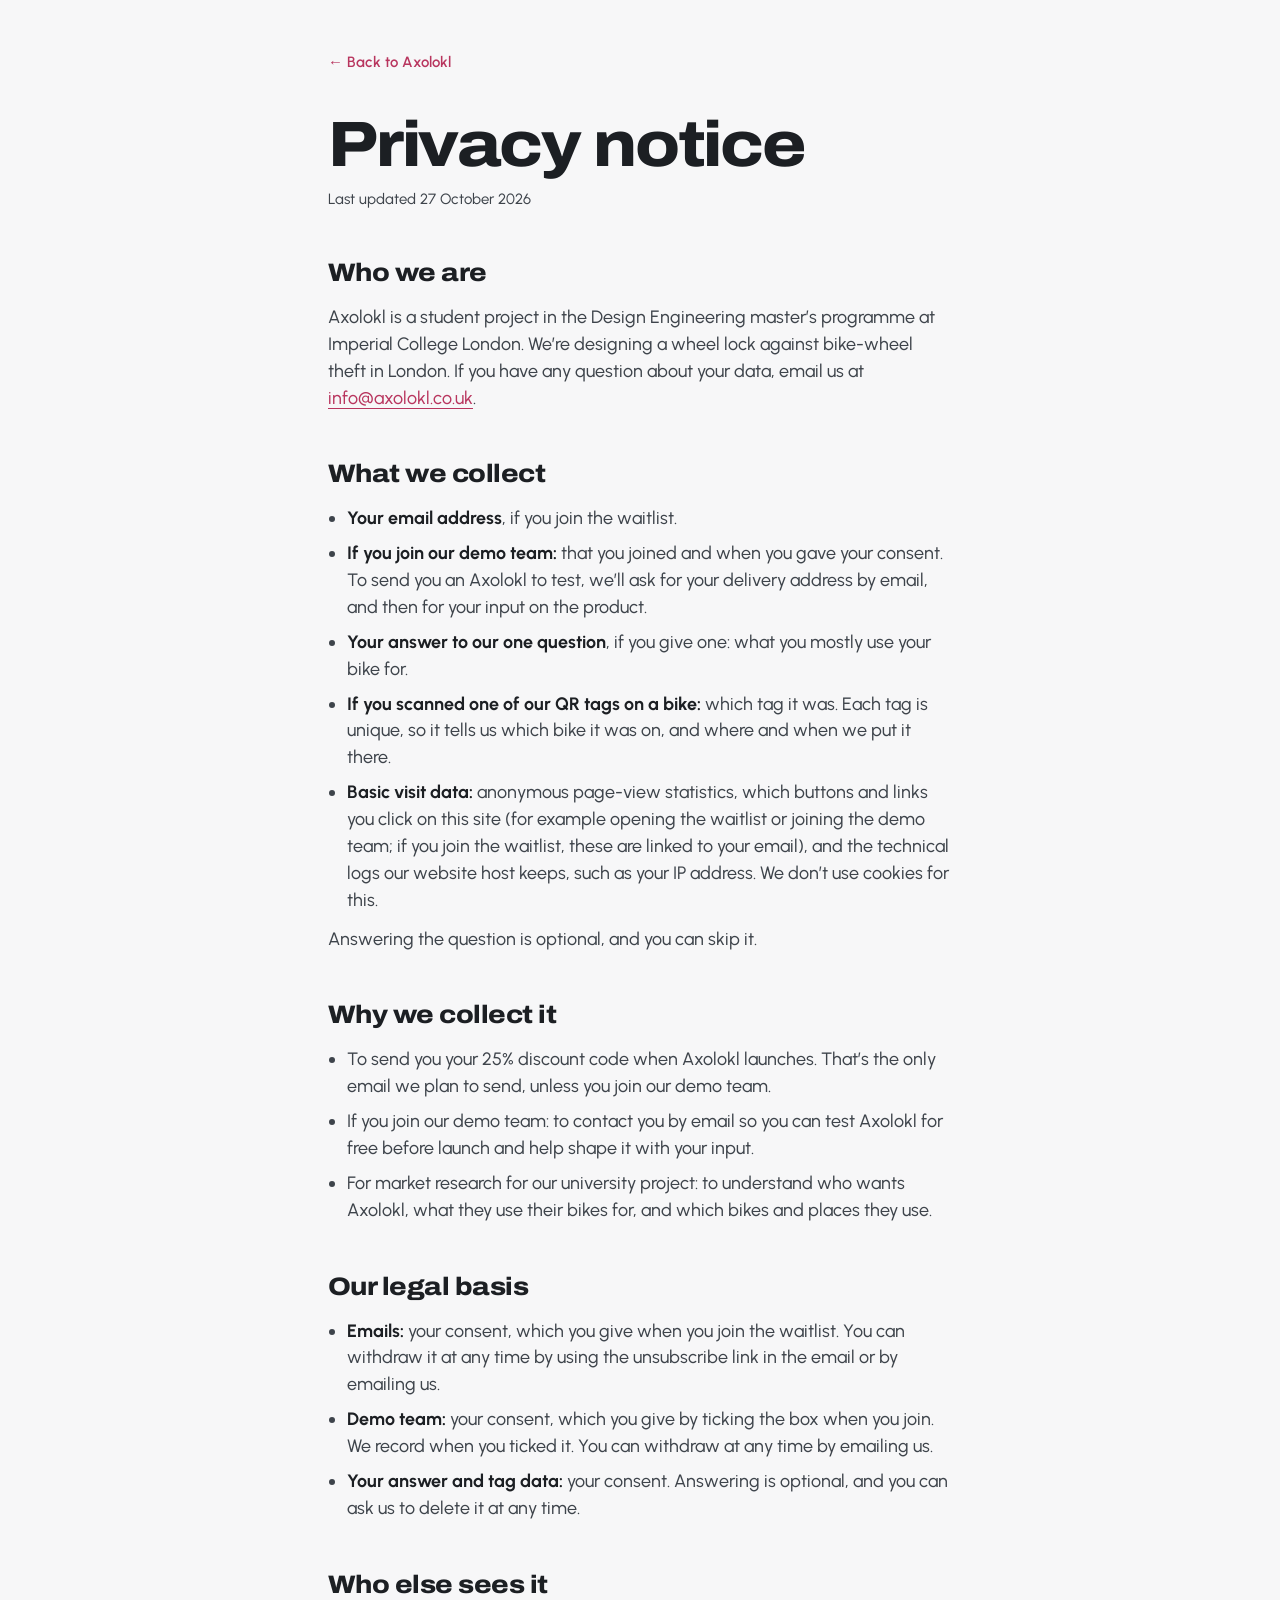
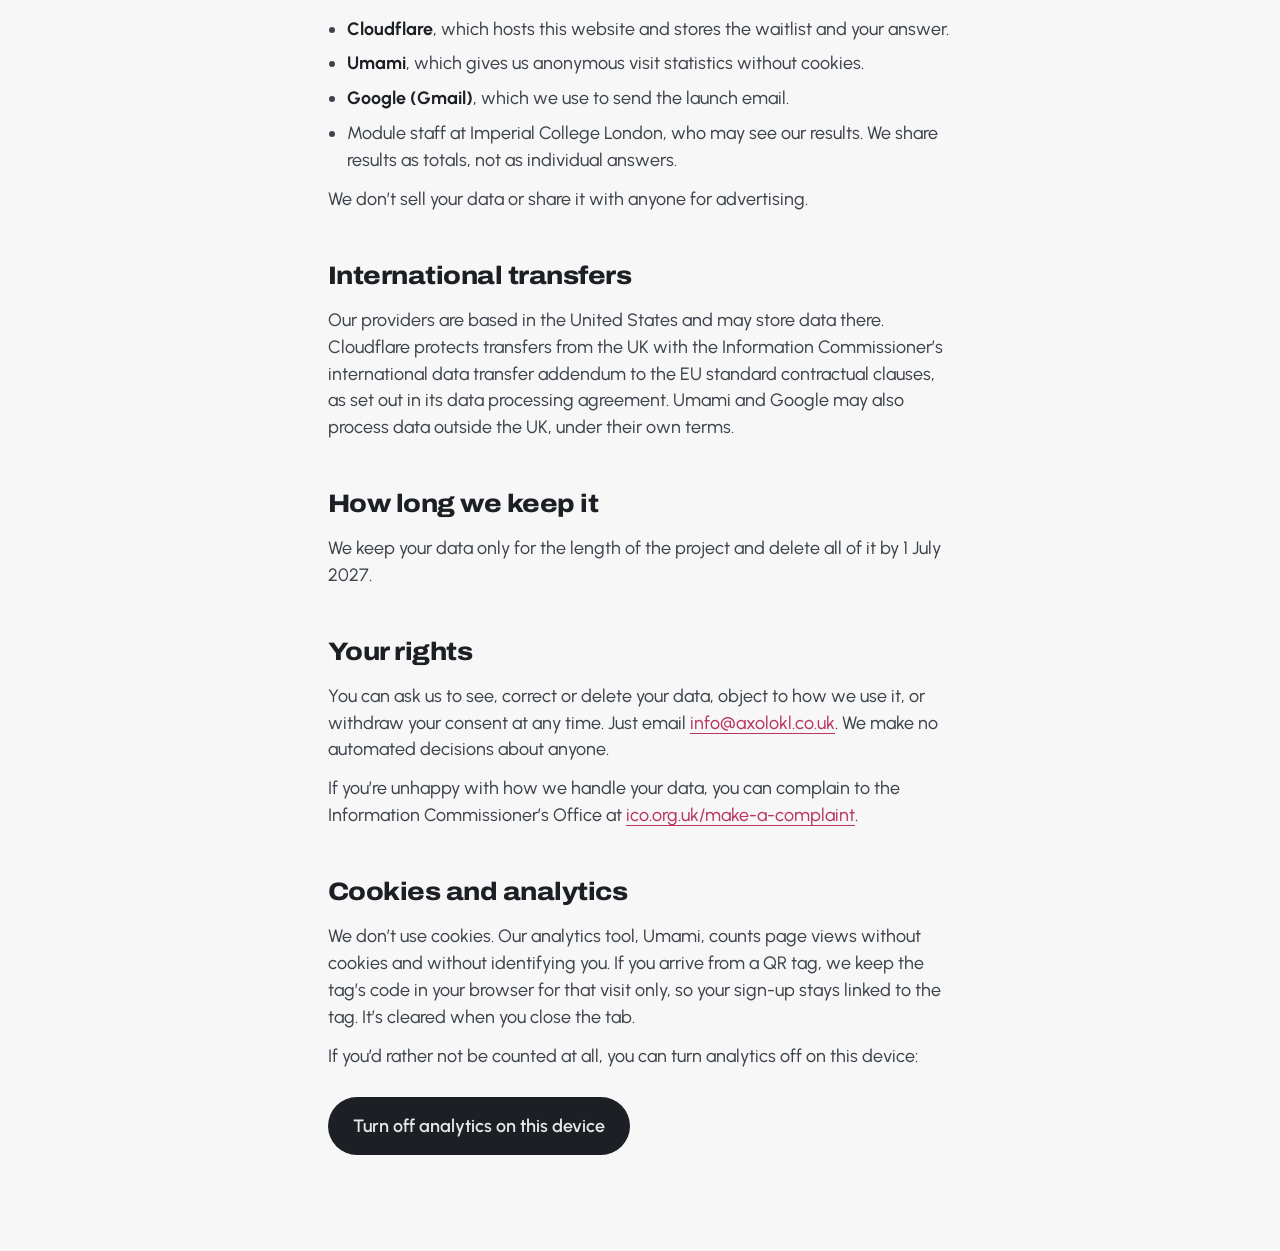
==== commit 45700131: "Demo team copy: testers who help shape the product Co-Authored-By: Claude Opus 5.5 <noreply@anthropi" ====
--- a/privacy.html
+++ b/privacy.html
@@ -23,7 +23,7 @@
     <h2>What we collect</h2>
     <ul>
       <li><strong>Your email address</strong>, if you join the waitlist.</li>
-      <li><strong>If you join our demo team:</strong> that you joined and when you gave your consent. If we then send you a free Axolokl, we’ll ask for your delivery address by email, and later for your feedback on the product.</li>
+      <li><strong>If you join our demo team:</strong> that you joined and when you gave your consent. To send you an Axolokl to test, we’ll ask for your delivery address by email, and then for your input on the product.</li>
       <li><strong>Your answer to our one question</strong>, if you give one: what you mostly use your bike for.</li>
       <li><strong>If you scanned one of our QR tags on a bike:</strong> which tag it was. Each tag is unique, so it tells us which bike it was on, and where and when we put it there.</li>
       <li><strong>Basic visit data:</strong> anonymous page-view statistics, which buttons and links you click on this site (for example opening the waitlist or joining the demo team; if you join the waitlist, these are linked to your email), and the technical logs our website host keeps, such as your IP address. We don’t use cookies for this.</li>
@@ -33,7 +33,7 @@
     <h2>Why we collect it</h2>
     <ul>
       <li>To send you your 25% discount code when Axolokl launches. That’s the only email we plan to send, unless you join our demo team.</li>
-      <li>If you join our demo team: to contact you by email to give you a free Axolokl before launch and to ask for your feedback on it.</li>
+      <li>If you join our demo team: to contact you by email so you can test Axolokl for free before launch and help shape it with your input.</li>
       <li>For market research for our university project: to understand who wants Axolokl, what they use their bikes for, and which bikes and places they use.</li>
     </ul>
 
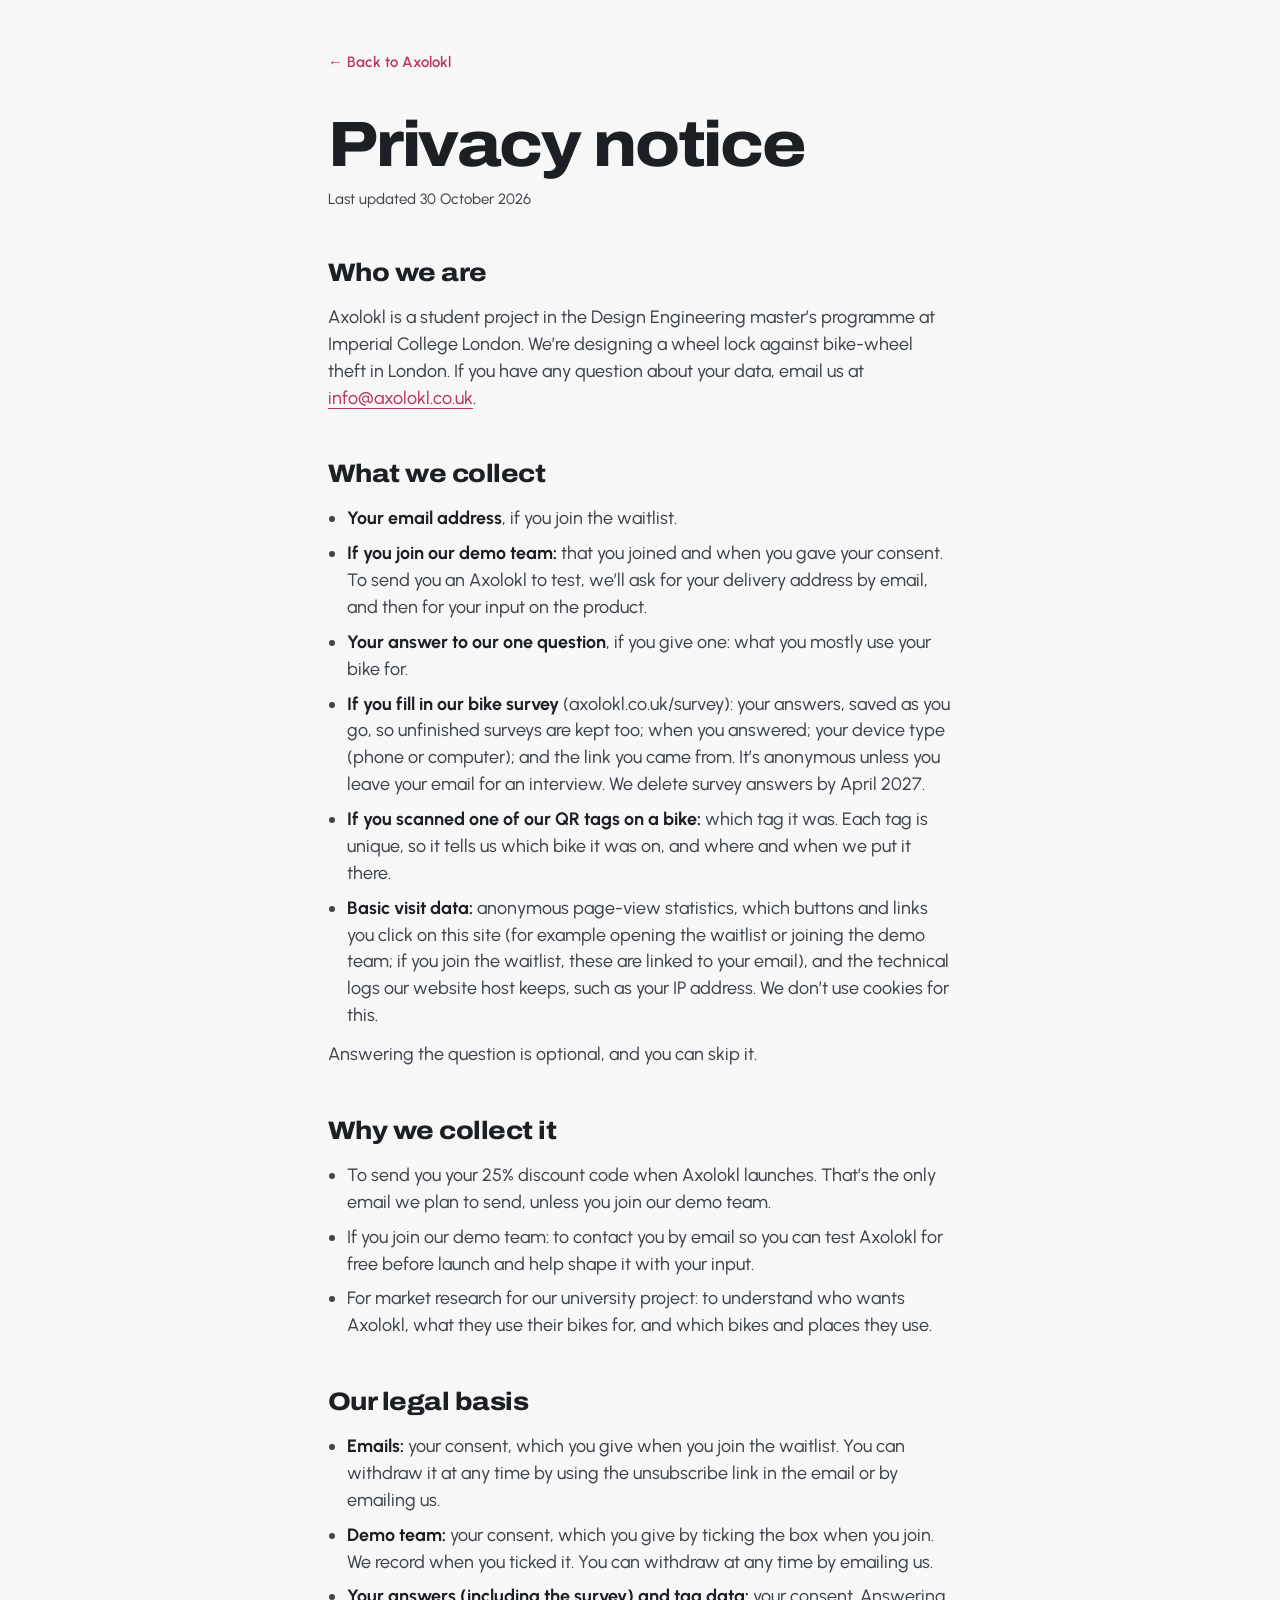
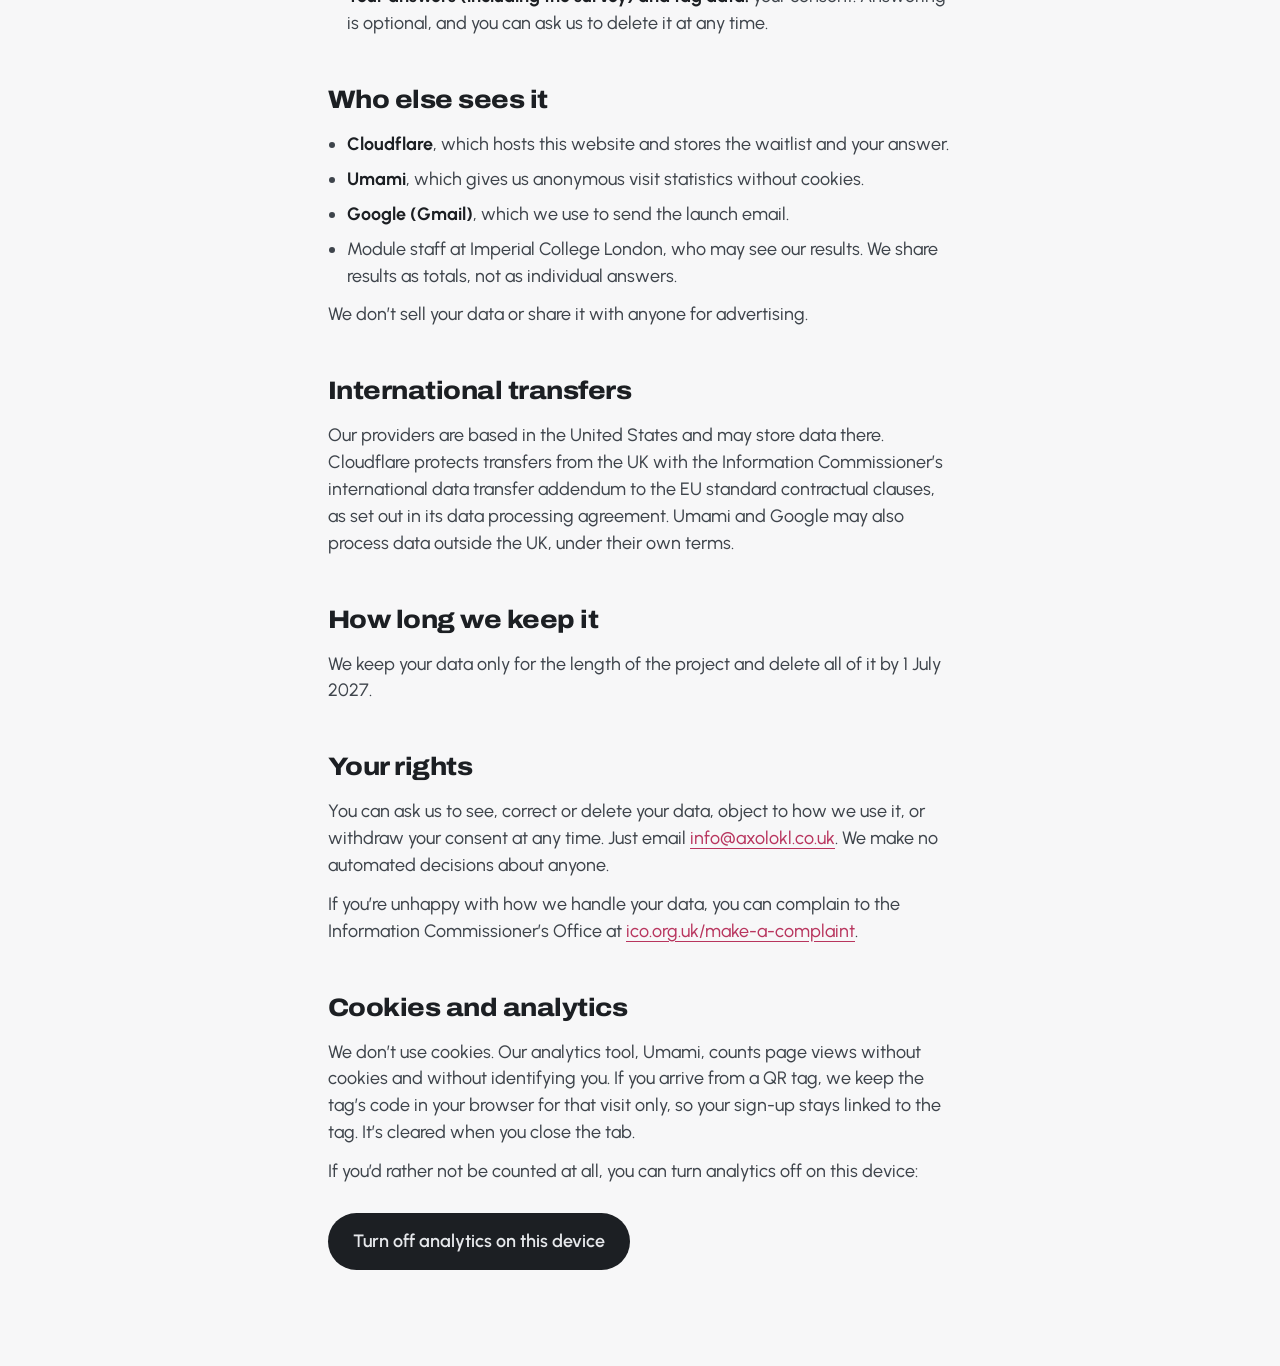
==== commit 529ed39e: "Bike survey page at /survey: the Google Form rebuilt one question per screen, every answer saved to " ====
--- a/privacy.html
+++ b/privacy.html
@@ -15,7 +15,7 @@
     <a class="legal__back" href="./">← Back to Axolokl</a>
 
     <h1 class="legal__title">Privacy notice</h1>
-    <p class="legal__updated">Last updated 27 October 2026</p>
+    <p class="legal__updated">Last updated 30 October 2026</p>
 
     <h2>Who we are</h2>
     <p>Axolokl is a student project in the Design Engineering master’s programme at Imperial College London. We’re designing a wheel lock against bike-wheel theft in London. If you have any question about your data, email us at <a href="mailto:info@axolokl.co.uk">info@axolokl.co.uk</a>.</p>
@@ -25,6 +25,7 @@
       <li><strong>Your email address</strong>, if you join the waitlist.</li>
       <li><strong>If you join our demo team:</strong> that you joined and when you gave your consent. To send you an Axolokl to test, we’ll ask for your delivery address by email, and then for your input on the product.</li>
       <li><strong>Your answer to our one question</strong>, if you give one: what you mostly use your bike for.</li>
+      <li><strong>If you fill in our bike survey</strong> (axolokl.co.uk/survey): your answers, saved as you go, so unfinished surveys are kept too; when you answered; your device type (phone or computer); and the link you came from. It’s anonymous unless you leave your email for an interview. We delete survey answers by April 2027.</li>
       <li><strong>If you scanned one of our QR tags on a bike:</strong> which tag it was. Each tag is unique, so it tells us which bike it was on, and where and when we put it there.</li>
       <li><strong>Basic visit data:</strong> anonymous page-view statistics, which buttons and links you click on this site (for example opening the waitlist or joining the demo team; if you join the waitlist, these are linked to your email), and the technical logs our website host keeps, such as your IP address. We don’t use cookies for this.</li>
     </ul>
@@ -41,7 +42,7 @@
     <ul>
       <li><strong>Emails:</strong> your consent, which you give when you join the waitlist. You can withdraw it at any time by using the unsubscribe link in the email or by emailing us.</li>
       <li><strong>Demo team:</strong> your consent, which you give by ticking the box when you join. We record when you ticked it. You can withdraw at any time by emailing us.</li>
-      <li><strong>Your answer and tag data:</strong> your consent. Answering is optional, and you can ask us to delete it at any time.</li>
+      <li><strong>Your answers (including the survey) and tag data:</strong> your consent. Answering is optional, and you can ask us to delete it at any time.</li>
     </ul>
 
     <h2>Who else sees it</h2>
